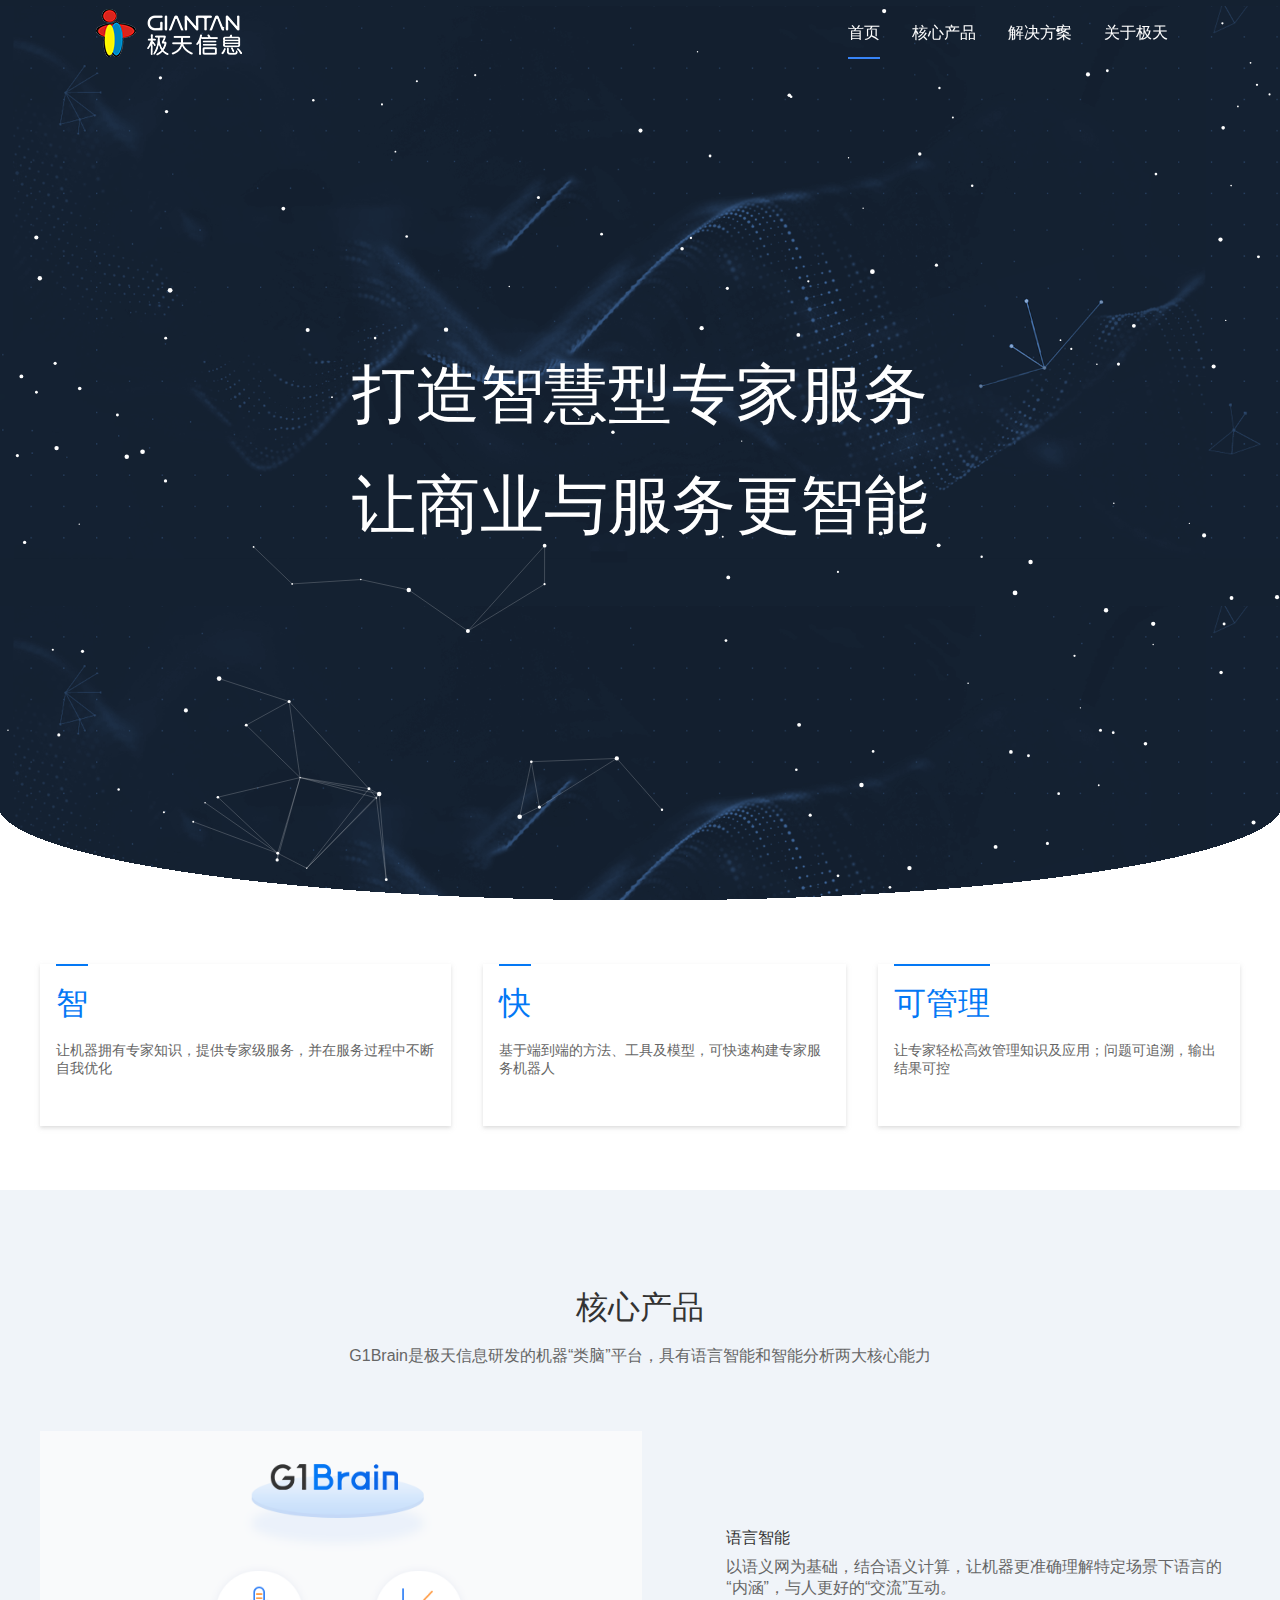
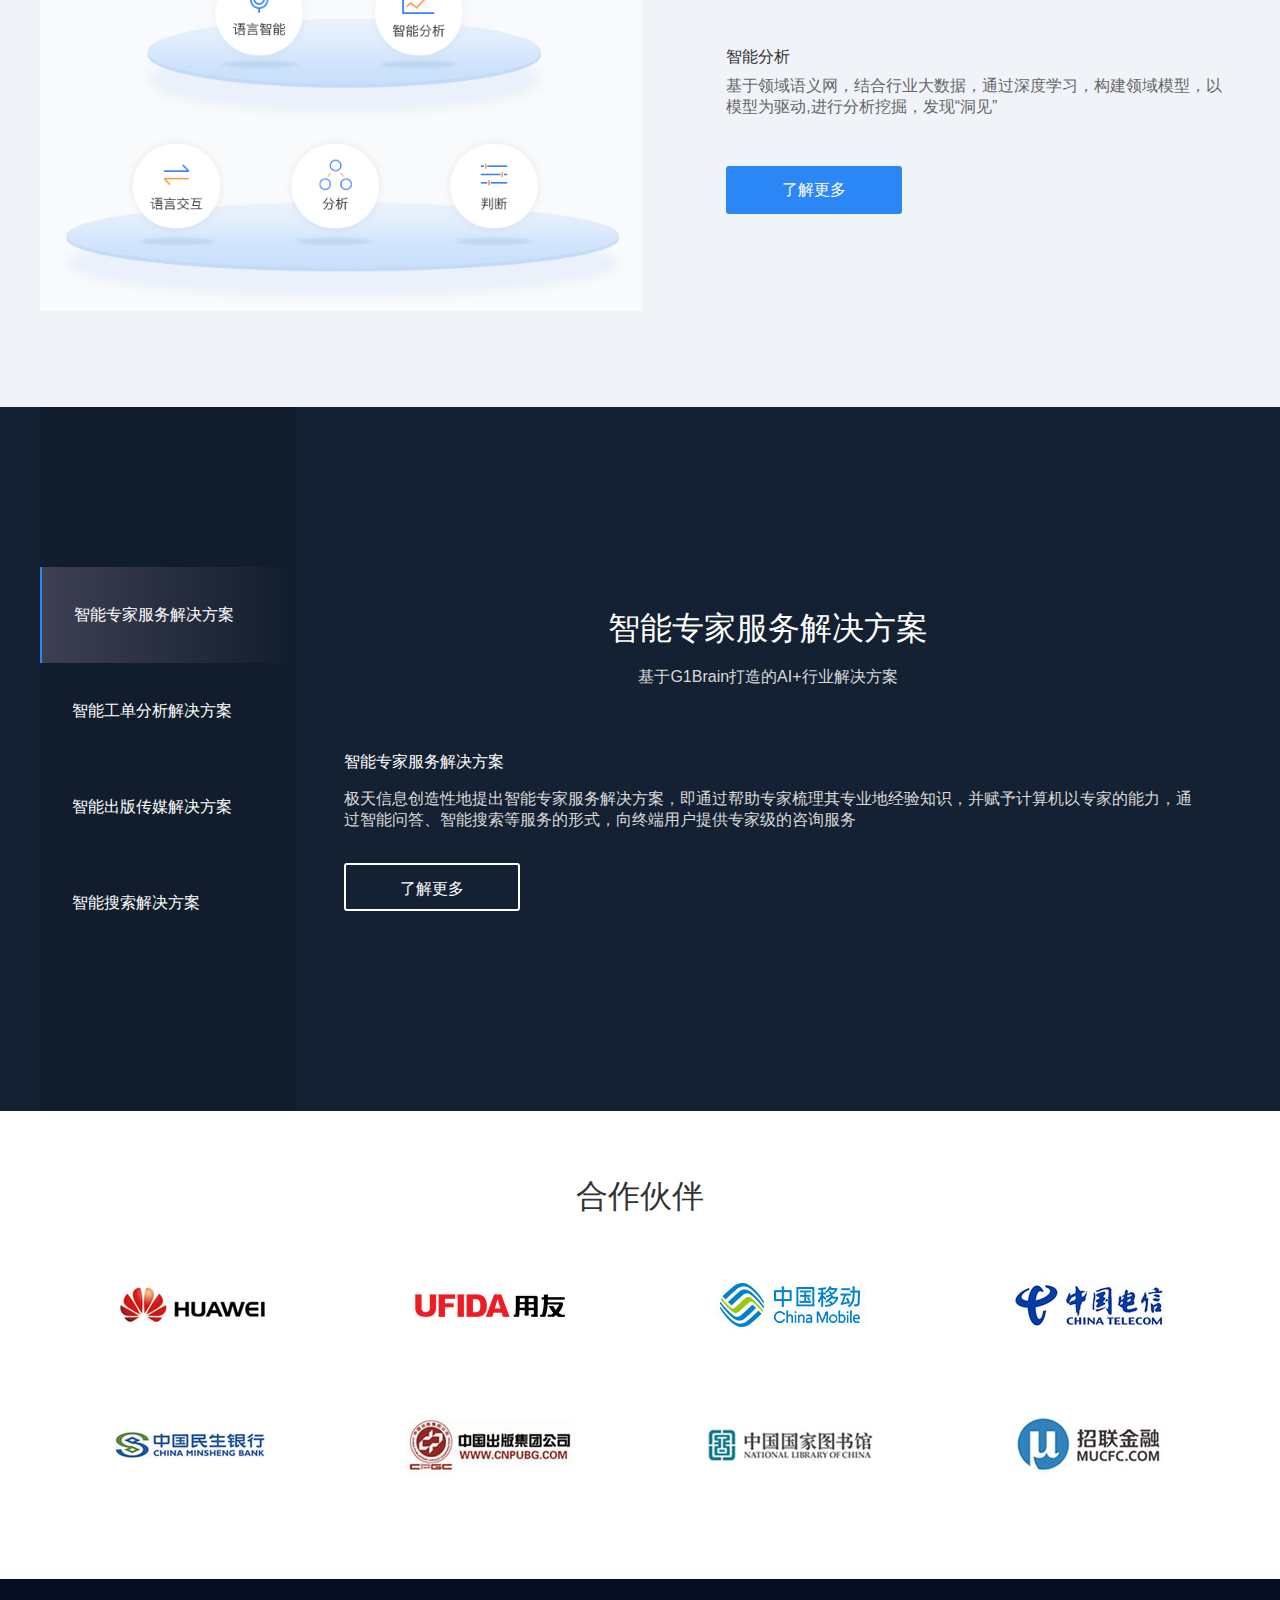
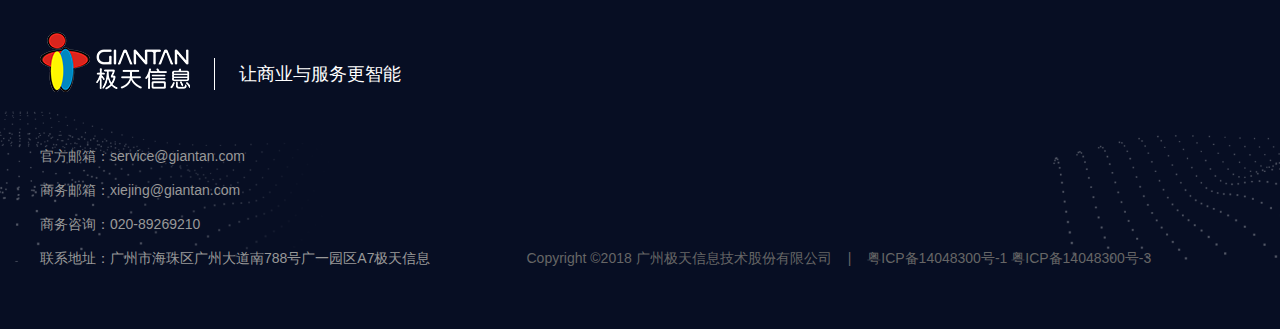
==== index.html @ fcfafcd5 "change img name and style" ====
<!DOCTYPE html>
<html>

<head>
    <meta charset="utf-8" />
    <meta http-equiv="X-UA-Compatible" content="IE=edge">
    <title>极天信息</title>
    <meta name="viewport" content="width=device-width, initial-scale=1">
    <link rel="stylesheet" type="text/css" media="screen" href="./styles/common/main.css" />
    <link rel="stylesheet" href="./styles/index.css">
    <script src="./js/jquery/jquery.js"></script>
    <script src="./js/common/main.js"></script>
    <script src="./js/jparticles/jparticles.js"></script>
    <script src="./js/jparticles/particle.js"></script>
</head>

<body>
    <section class="headerBox"></section>
    <section class="banner"></section>
    <section id="paricleBg"></section>
    <section class="bannerText">
        <p class="bannerTitle" style="margin-bottom: 1.5rem;">打造智慧型专家服务</p>
        <p class="bannerTitle">让商业与服务更智能</p>
    </section>
    <section class='cornerContain'>
        <div class="leftConer"></div>
        <section class="introList contain">
            <div class="introItem">
                <div class="keyword">智</div>
                <p class="text">让机器拥有专家知识，提供专家级服务，并在服务过程中不断自我优化</p>
            </div>
            <div class="introItem">
                <div class="keyword">快</div>
                <p class="text">基于端到端的方法、工具及模型，可快速构建专家服务机器人</p>
            </div>
            <div class="introItem">
                <div class="keyword three">可管理</div>
                <p class="text">让专家轻松高效管理知识及应用；问题可追溯，输出结果可控</p>
            </div>
        </section>
    </section>
    <section class="grayBox">
        <section class="innerBox">
            <p class="boxTitle">核心产品</p>
            <p class="boxContent">G1Brain是极天信息研发的机器“类脑”平台，具有语言智能和智能分析两大核心能力</p>
            <div class="boxItem">
                <div class="leftImg">
                    <img src="./src/new/home/intro.png" />
                </div>
                <div class="itemIntro">
                    <p class="boxSmallTitle">语言智能</p>
                    <p class="boxContent">以语义网为基础，结合语义计算，让机器更准确理解特定场景下语言的“内涵”，与人更好的“交流”互动。</p>
                    <p class="boxSmallTitle" style="margin-top:3rem;">智能分析</p>
                    <p class="boxContent">基于领域语义网，结合行业大数据，通过深度学习，构建领域模型，以模型为驱动,进行分析挖掘，发现“洞见”</p>
                    <div class="commonBtn" style="margin-top:3rem;">
                            <a href="./html/product.html" >了解更多</a>
                    </div>
                </div>
            </div>
        </section>
    </section>
    <section class="productBox">
        <section class="contain">
            <div class="changeBox">
                <div class="ctrl">
                    <span class="ctrlItem active" keyValue='1'>智能专家服务解决方案</span>
                    <span class="ctrlItem">智能工单分析解决方案</span>
                    <span class="ctrlItem">智能出版传媒解决方案</span>
                    <span class="ctrlItem">智能搜索解决方案</span>
                </div>
                <div class="showBox">
                    <div class="itemBox itemBox1">
                        <p class="title">智能专家服务解决方案</p>
                        <p class="productContent">基于G1Brain打造的AI+行业解决方案</p>
                        <div style="margin-top: 4rem;">
                            <p class="smallTitle">智能专家服务解决方案</p>
                            <p class="productContent" style="text-align:left;">极天信息创造性地提出智能专家服务解决方案，即通过帮助专家梳理其专业地经验知识，并赋予计算机以专家的能力，通过智能问答、智能搜索等服务的形式，向终端用户提供专家级的咨询服务</p>
                        </div>
                        <div class="normalBtn" style="margin-top: 2rem;">
                            <a href="./html/solution_customer.html" >了解更多</a>
                        </div>
                    </div>
                    <div class="itemBox itemBox2">
                        <p class="title">智能工单分析解决方案</p>
                        <!-- <p class="productContent">基于G1Brain打造的AI+行业解决方案</p> -->
                        <div style="margin-top: 4rem;">
                            <p class="smallTitle">智能工单分析解决方案</p>
                            <p class="productContent" style="text-align:left;">极天信息利用AI+大数据技术，打造智能工单分析系统，在工单分析的全生命周期（发现问题、分析问题、解决问题、优化）为业务赋能，最终为企业降低成本、提高效率，创造价值。</p>
                            <p class="productContent" style="text-align:left;">通过对投诉工单全量自动化分析，帮助客户建立认知数据的全局视野，了解有哪些投诉内容、可能导致的投诉原因、重点业务的专题分析、风险监控等。</p>

                        </div>
                        <div class="normalBtn" style="margin-top: 2rem;">
                                <a href="./html/solution_order.html" >了解更多</a>
                        </div>
                    </div>
                    <div class="itemBox itemBox3">
                        <p class="title">智能出版传媒解决方案</p>
                        <!-- <p class="productContent">基于G1Brain打造的AI+行业解决方案</p> -->
                        <div style="margin-top: 4rem;">
                            <p class="smallTitle">智能出版传媒解决方案</p>
                            <p class="productContent" style="text-align:left;">极天信息在出版传媒行业，针对具体应用场景，利用人工智能技术和社内现有资源，帮助客户打造新的产品形态，实现服务的升级和商业模式的创新，实现知识与知识、人与知识、人与人的连接</p>
                        </div>
                        <div class="normalBtn" style="margin-top: 2rem;"><a href="./html/solution_media.html" >了解更多</a></div>
                    </div>
                    <div class="itemBox itemBox4">
                        <p class="title">智能搜索解决方案</p>
                        <!-- <p class="productContent">基于G1Brain打造的AI+行业解决方案</p> -->
                        <div style="margin-top: 4rem;">
                            <p class="smallTitle">智能搜索解决方案</p>
                            <p class="productContent" style="text-align:left;">基于对用户意图的理解， 通过相关策略及算法为用户反馈最有价值的信息。极天信息智能搜索解决方案可提供传统的快速检索、相关度排序等功能，还能提供基于用户角色、用户兴趣偏好、内容语义的智能信息化过滤和推送等功能</p>
                        </div>
                        <div class="normalBtn" style="margin-top: 2rem;"><a href="./html/solution_search.html" >了解更多</a></div>
                    </div>
                </div>
            </div>
        </section>
    </section>

    <section class="company contain">
        <p class="title">合作伙伴</p>
        <div class="companyList">
            <div class="info">
                <div class="inner">
                    <img src="./src/index/company/huawei.jpg" />
                </div>
            </div>
            <div class="info">
                <div class="inner">
                    <img src="./src/index/company/yongyou.jpg" />
                </div>
            </div>
            <div class="info">
                <div class="inner">
                    <img src="./src/index/company/yidong.jpg" />
                </div>
            </div>
            <div class="info">
                <div class="inner">
                    <img src="./src/index/company/dianxin.jpg" />
                </div>
            </div>
            <div class="info">
                <div class="inner">
                    <img src="./src/index/company/mingsheng.jpg" />
                </div>
            </div>
            <div class="info">
                <div class="inner">
                    <img src="./src/index/company/chuban.jpg" />
                </div>
            </div>
            <div class="info">
                <div class="inner">
                    <img src="./src/index/company/guotu.jpg" />
                </div>
            </div>
            <div class="info">
                <div class="inner">
                    <img src="./src/index/company/zhaolian.jpg" />
                </div>
            </div>
        </div>
    </section>
    <section class="footerBox"></section>
</body>
<script>
    new JParticles.particle('#paricleBg', {
        // 两粒子圆心点之间的直线距离为 90
        proximity: 90,
        // 定位点半径 100 以内（包含）的所有粒子，圆心点之间小于等于 proximity 值，则连线
        range: 200,
        color: ['#fff']
    });
</script>

</html>
---- styles/common/main.css ----
* {
    box-sizing: border-box;
}

html,
body {
    padding: 0;
    margin: 0;
}

body {
    font-family: "PingFang-SC-Regular", "Helvetica Neue", Helvetica, Arial, "Microsoft Yahei", "Hiragino Sans GB", "Heiti SC", "WenQuanYi Micro Hei", sans-serif;
    color: #333;
    background-color: #fff;
    min-width: 1000px;
}


p{
    margin: 0;
    padding: 0;
}

.flexCenter{
    display: flex;
    align-items: center;
    justify-content: center;
}

a{
    text-decoration: none;
}

.bannerTop{
    padding-top: 5rem;
    display: flex;
    align-items: center;
    justify-content: center;
    min-width: 1000px;
    color: #fff;
    text-align: center;
}

.bannerTop .bannerBlock{
    width: 100%;
}
.bannerTop .title{
    font-size: 3rem;
    margin-bottom: 1.8rem;
}
.bannerTop .intro{
    font-size: 14px;
    padding: 0 20%;
    display: block;
    line-height: 1.8;
}

.midContent{
    /* height: 700px; */
    padding: 5% 0;
    display: flex;
    align-items: center;
    justify-content: space-between;
}
.midContent .title{
    text-align: center;
    width: 100%;
    font-size: 2rem;
}
.midContent .img{
    padding: 1rem;
    flex: 1;
    height: 300px;
}
.midContent .img .imgBox{
    width: 100%;
    height: 100%;
    text-align: center;
    /* border: solid 1px #ddd; */
}

.midContent .img .imgBox img{
    width: 100%;
    height: auto;
    max-width: 480px;
}

.midContent .text{
    flex: 1;
    padding: 1rem;
    color: #333;
    font-size: 1rem;
    line-height: 1.5;
}
.midContent .leftText{
    text-align: right;
}
.midContent .text p{
    font-size: 1.5rem;
    color: RGBA(51, 51, 51, 1);
    margin-bottom: 1rem;
    width: 100%;
}

.midContent .text span{
    font-size: 14px;
    color: RGBA(102, 102, 102, 1);
    width: 100%;
}

.company{
    width: 100%;
    text-align: center;
    padding: 5% 0;
    /* padding: 7% 15%; */
}
.company .title{
    font-size: 2rem;
    margin-bottom: 1rem;
}

.company .second{
    padding: 1rem 0;
}

.company .companyList{
    display: flex;
    flex-wrap: wrap;
}
.company .companyList .info{
    width: 25%;
    height: 140px;
    padding: 1rem;
}
.company .companyList .info .inner{
    width: 100%;
    height: 100%;
    display: flex;
    align-items: center;
    justify-content: center;
    /* border: solid 1px #ddd; */
}
.company .companyList .info .inner img{
    width: 168px;
    height: 70px;
}

.contain{
    max-width: 1200px;
    min-width: 1000px;
    margin-left: auto;
    margin-right: auto;
}

.commonBtn{
    width: 11rem;
    height: 3rem;
    background:rgba(43,134,246,1);
    box-shadow:0rem 0rem 0rem 0rem rgba(29,106,200,0.8);
    border-radius: 3px;
    line-height: 3rem;
    color: #fff;
    font-size: 1rem;
    text-align: center;
    cursor: pointer;
    
}
.commonBtn a{
    color: #fff;
}

.normalBtn{
    width: 11rem;
    height: 3rem;
    border-radius: 3px;
    line-height: 3rem;
    color: #fff;
    font-size: 1rem;
    text-align: center;
    cursor: pointer;
    border: solid 2px #fff;
}
.normalBtn a{
    color: #fff;
}

.grayBox{
    background: #F0F4F9;
    padding: 6rem 0;
}
.grayBox .innerBox{
    max-width: 1200px;
    min-width: 1000px;
    margin-left: auto;
    margin-right: auto;
}
.grayBox .innerBox .boxTitle{
    color: #333;
    font-size: 2rem;
    text-align: center;
    margin-bottom: 1rem;
}
.grayBox .innerBox .boxSmallTitle{
    font-size: 1rem;
    color: #333;
    margin-bottom: 0.5rem;
}
.grayBox .innerBox .boxContent{
    color: #666666;
    font-size: 1rem;
    text-align: center;
}
.grayBox .innerBox .boxItem{
    display: flex;
    margin-top: 4rem;
}
.grayBox .innerBox .boxItem .leftImg{
    flex: 5;
    height: 30rem;
    /* border: solid 1px #ddd; */
    margin-right: 4rem;
}
.grayBox .innerBox .boxItem .leftImg img{
    height: 30rem;
    width: auto;
}
.grayBox .innerBox .boxItem .itemIntro{
    flex: 4;
    display: flex;
    flex-flow: column;
    justify-content: center;
    padding-right: 1rem;
}
.grayBox .innerBox .boxItem .itemIntro .boxContent{
    text-align: left;
}


.grayBox .innerBox .boxItem .halfPart{
    flex: 1;
}
.grayBox .innerBox .boxItem .halfPart .halfItem{
    display: flex;
    margin-bottom: 5rem;
    padding: 0 1rem;
}
.grayBox .innerBox .boxItem .halfPart .itemIcon{
    width: 3rem;
    height: 3rem;
    /* border: solid 1px #ddd; */
    margin-right: 2rem;
}
.grayBox .innerBox .boxItem .halfPart .itemIcon img{
    height: 3rem;
    width: auto;
}
.grayBox .innerBox .boxItem .halfPart .itemIntro{
    color: #333333;
}

.commonBox{
    padding: 7rem 0;
}

.commonBox .title{
    font-size: 2rem;
    color: #333;
    text-align: center;
    margin-bottom: 5rem;
}
.commonBox  .titleIntro{
    color: #fff;
    text-align: center;
}
.commonBox .commonItem{
    display: flex;
    flex-wrap: wrap;
}
.commonBox .commonItem .itemBlock{
    width: 50%;
    display: flex;
    align-items: center;
    margin-bottom: 4rem;
}
.commonBox .commonItem .itemBlock .icon{
    width: 3rem;
    height: 3rem;
    /* border: solid 1px #ddd; */
    margin-right: 1rem;
}
.commonBox .commonItem .itemBlock .icon img{
    width: 3rem;
    height: 3rem;
}

.commonBox .commonItem .part1{
    width: 35%;
}
.commonBox .commonItem .part2{
    width: 30%;
    padding: 0 2rem;
}
.commonBox .commonItem .part3{
    width: 35%;
}

.commonBox .commonItem  .partBlock{
    display: flex;
    align-items: flex-start;
    margin-bottom: 3rem;
}
.commonBox .commonItem  .partBlock .number{
    width: 3rem;
    height: 3rem;
    min-width: 3rem;
    /* border: solid 1px #ddd; */
    margin-right: 1rem;
    font-size: 3rem;
    color: #3784F7;
    display: flex;
    align-items: center;
    justify-content: center;
}
.commonBox .commonItem  .partBlock .partContent{
    text-align: left;
}
.commonBox .commonItem  .partBlock .partContent .partTitle{
    color: #333;
    line-height: 3rem;
}
.commonBox .commonItem  .partBlock .partContent .partIntro{
    color: #666;
    font-size: 14px;
}
---- styles/index.css ----
.banner , .company, .feature, .productBox, .cloud{
    text-align: center;
}
.title{
    font-size: 32px;
}
.intro{
    font-size: 16px;
    color: #999;
    padding: 1rem 0;
}

#paricleBg{
    height: 100vh;
    width: 100%;
    position: absolute;
    top: 0;
    left: 0;
    z-index: 10;
}


.banner {
    height: 100vh;
    width: 100%;
    background: url('./../src/index/bg-1.png');
    background-size: contain;
    display: flex;
    align-items: center;
    justify-content: center;
}

.bannerText{
    z-index: 11;
    height: 5rem;
    margin-top: -2.5rem;
    width: 100%;
    display: flex;
    flex-flow: column;
    align-items: center;
    justify-content: center;
    position: absolute;
    left: 0;
    top: 50%;
    text-align: center;
}

.bannerText p {
    color: #fff;
}

.bannerText .bannerTitle {
    font-size: 4rem;
}

.bannerText .bannerIntro {
    font-size:  2rem;
    padding: 1rem 0;
}

.introList {
    /* height: 120px; */
    display: flex;
    align-items: center;
    justify-content: space-between;
    position: relative;
    padding-bottom: 4rem;
    padding-top: 4rem;
    /* padding: 0 15%; */
}
.cornerContain{
    position: relative;
}

.cornerContain .leftConer,.RightConer {
    height: 6rem;
    width: 100%;
    position: absolute;
    top: -6rem;
    background-image: radial-gradient(at 50% 0%, 
    rgba(255, 255, 255, 0) 0%,
    rgba(255, 255, 255, 0) 71%,
    #fff 0%
    );

    /* background: linear-gradient(to bottom right, transparent, transparent 70%, #fff); */
}
.cornerContain .leftConer{
    left: 0;
}
.cornerContain .RightConer{
    right: 0;
}


.introList .introItem {
    padding: 0 1rem 3rem 1rem;
    box-shadow:0px 2px 4px 0px rgba(187,187,187,0.5);
    display: flex;
    flex-flow: column;
}

.introList .introItem:nth-child(2) {
    margin: 0 2rem;
}

.introList .introItem .keyword {
    font-size: 2rem;
    color: #0378F5;
    margin: 0;
    width: 2rem;
    padding-top: 1rem;
    border-top: solid 2px #0378F5;
}
.introList .introItem .three{
    width: 6rem;
}

.introList .introItem .text {
    margin: 0;
    color: #666;
    font-size: 14px;
    padding-top: 1rem;
}

.feature {
    /* height: 700px; */
    width: 100%;
    background: #12172C;
    text-align: center;
    padding: 5% 0;
    position: relative;
}

.feature .title {
    color: #fff;
    z-index: 10;
}

.feature .intro {
    z-index: 10;
}

.feature .featureBox {
    margin-top: 4rem;
    z-index: 10;
}

.feature .featureBox .featureItem {
    position: relative;
    text-align: left;
    z-index: 10;
    margin-left: 60%;
}

.feature .featureBox .featureItem span {
    position: absolute;
    left: 0;
    top: 0;
    font-size: 64px;
    color: #fff;
    opacity: 0.1;
}

.feature .featureBox .featureItem p {
    height: 4rem;
    color: #fff;
    font-size: 18px;
    padding-top: 2.5rem;
    padding-left: 3rem;
}

.feature .featureBox .featureItem .more {
    margin: 0;
    padding: 0;
    margin-top: 4rem;
    display: block;
    height: 3rem;
    width: 11rem;
    border-radius: 1.5rem;
    text-align: center;
    line-height: 3rem;
    font-size: 1rem;
    color: #fff;
    background: linear-gradient(to right, #1B55E7, rgb(131, 186, 236));
    box-shadow: 6px 0px 16px rgba(56, 50, 55, 0.2);
    cursor: pointer;
}

.feature .animateBox {
    z-index: 5;
    position: absolute;
    left: 0;
    bottom: 0;
    height: 500px;
    width: 1083px;
    background: url("./../src/index/bg-2.png");
    background-size: cover;
}


.feature .animateBox .pointCenter {
    width: 37px;
    height: 37px;
    background: #92D2FB;
    border-radius: 18.5px;
    font-size: 12px;
    color: #0A2A3F;
    text-align: center;
    line-height: 37px;
    position: absolute;
    box-shadow: 0 0 2px 2px #92D2FB;
    z-index: 100;
}
.feature .animateBox  .pointCenter1{
    left: 484px;
    bottom: 281px;
}

.feature .animateBox  .pointCenter2{
    left: 542px;
    bottom: 190px;
}

.feature .animateBox .line {
    height: 3px;
    position: absolute;
}

.feature .animateBox .line .light {
    width: 40%;
    min-width: 40%;
    background: linear-gradient(to right, rgb(20, 28, 39), rgb(38, 151, 221));
    height: 3px;
    display: flex;
    align-items: center;
    justify-content: flex-end;
    animation: flow 4s infinite linear;
}

.feature .animateBox .line1 {
    width: 100px;
    left: 485px;
    bottom: 248px;
    transform: rotate(58deg);
}

.feature .animateBox .line2 {
    width: 60px;
    left: 488px;
    bottom: 164px;
    transform: rotate(136deg);
}

.feature .animateBox .line3 {
    width: 50px;
    left: 563px;
    bottom: 240px;
    transform: rotate(-50deg);
}

.feature .animateBox .line4 {
    left: 589px;
    bottom: 148px;
    transform: rotate(34deg);
    width: 120px;
    animation: cicle 4s infinite linear;
}

.feature .animateBox .line .light span {
    min-width: 6px;
    min-height: 6px;
    width: 6px;
    height: 6px;
    border-radius: 3px;
    background: rgb(38, 151, 221);
    box-shadow: 0 0 8px 2px rgb(38, 151, 221);
}

@keyframes flow {
    0% {
        margin-left: -40%;
    }
    50% {
        margin-left: 30%;
    }
    100% {
        margin-left: 60%;
    }
}

@keyframes cicle {
    0% {
        transform: rotate(34deg);
    }
    50% {
        left: 563px;
        bottom: 167px;
        transform: rotate(24deg);
    }
    100% {
        left: 585px;
        bottom: 153px;
        transform: rotate(0);
    }
}

.productBox {
    background: #142132;
}
.productBox .title{
    color: #fff;
    font-size: 2rem;
    margin-bottom: 1rem;
}
.productBox  .smallTitle{
    text-align: left;
    color: #fff;
    margin-bottom: 1rem;
}

.productBox .productContent{
    color: #D9D9D9;
}
.productBox .changeBox{
    display: flex;
}

.productBox .changeBox .ctrl{
    display: flex;
    flex-flow: column;
    justify-content: center;
    background: rgba(0,0,0,0.1);
    padding: 10rem 0;
}
.productBox .changeBox .ctrl .ctrlItem{
    /* margin: 0 2rem; */
    /* padding: 1rem; */
    width: 16rem;
    height: 6rem;
    min-height: 6rem;
    line-height: 6rem;
    text-align: left;
    color: #fff;
    cursor: pointer;
    padding: 0 2rem;
}
.productBox .changeBox .ctrl .ctrlItem:hover{
    border-left: solid 2px #2B86F6;
    background: linear-gradient(to right,#3E4052,transparent);
}
.productBox .changeBox .ctrl .active{
    border-left: solid 2px #2B86F6;
    background: linear-gradient(to right,#3E4052,transparent);
}
.productBox .changeBox .showBox{
    padding: 0 3rem;
    display: flex;
    align-items: center;
    justify-content: center;
}
.productBox .changeBox .showBox .itemBox{
    position: relative;
    display: none;
}

.productBox .changeBox .showBox .itemBox1{
    display: block;
}



.cloud{
    padding: 5% 0;
    text-align: center;
    background: url('./../src/index/bg-3_1.png');
    background-repeat: repeat;
    position: relative;
}
.cloud .title{
    color: #fff;
}
.cloud .cloudBoot{
    height: 261px;
    width: 100%;
    position: absolute;
    left: 0;
    bottom: 0;
    background: url('./../src/index/bg-3_2.png');
    display: flex;
    align-items: center;
    justify-content: center;
}
.cloud .cloudBox{
    display: flex;
    align-items: center;
    justify-content: center;
}
.cloud .cloudBox .cloudBg{
    width: 918px;
    height: 516px;
    background: url('./../src/index/bg-3_3.png');
    background-size: cover;
}
.cloud .cloudBox .cloudIntro{
    width: 1000px;
    height: 400px;
    margin-left: -718px;
    background: #fff;
    box-shadow:6px 0px 16px rgba(56,50,55,0.2);
    border-radius: 2px;
    text-align: left;
}
.cloud .cloudBox .cloudIntro .img{
    height: 300px;
    width: 453px;
    margin-right: 2rem;
    box-shadow: 0 0 4px #999;
}
.cloud .cloudBox .cloudIntro .introText .titleSmall{
    font-size: 24px;
    color: #184EFF;
}
.cloud .cloudBox .cloudIntro .introText .btn_blue{
    font-size: 16px;
    color: #184EFF;
    width: 11rem;
    height: 3rem;
    line-height: 3rem;
    border-radius: 1.5rem;
    text-align: center;
    border: solid 1px #184EFF;
    margin-top: 1rem;
    cursor: pointer;
}
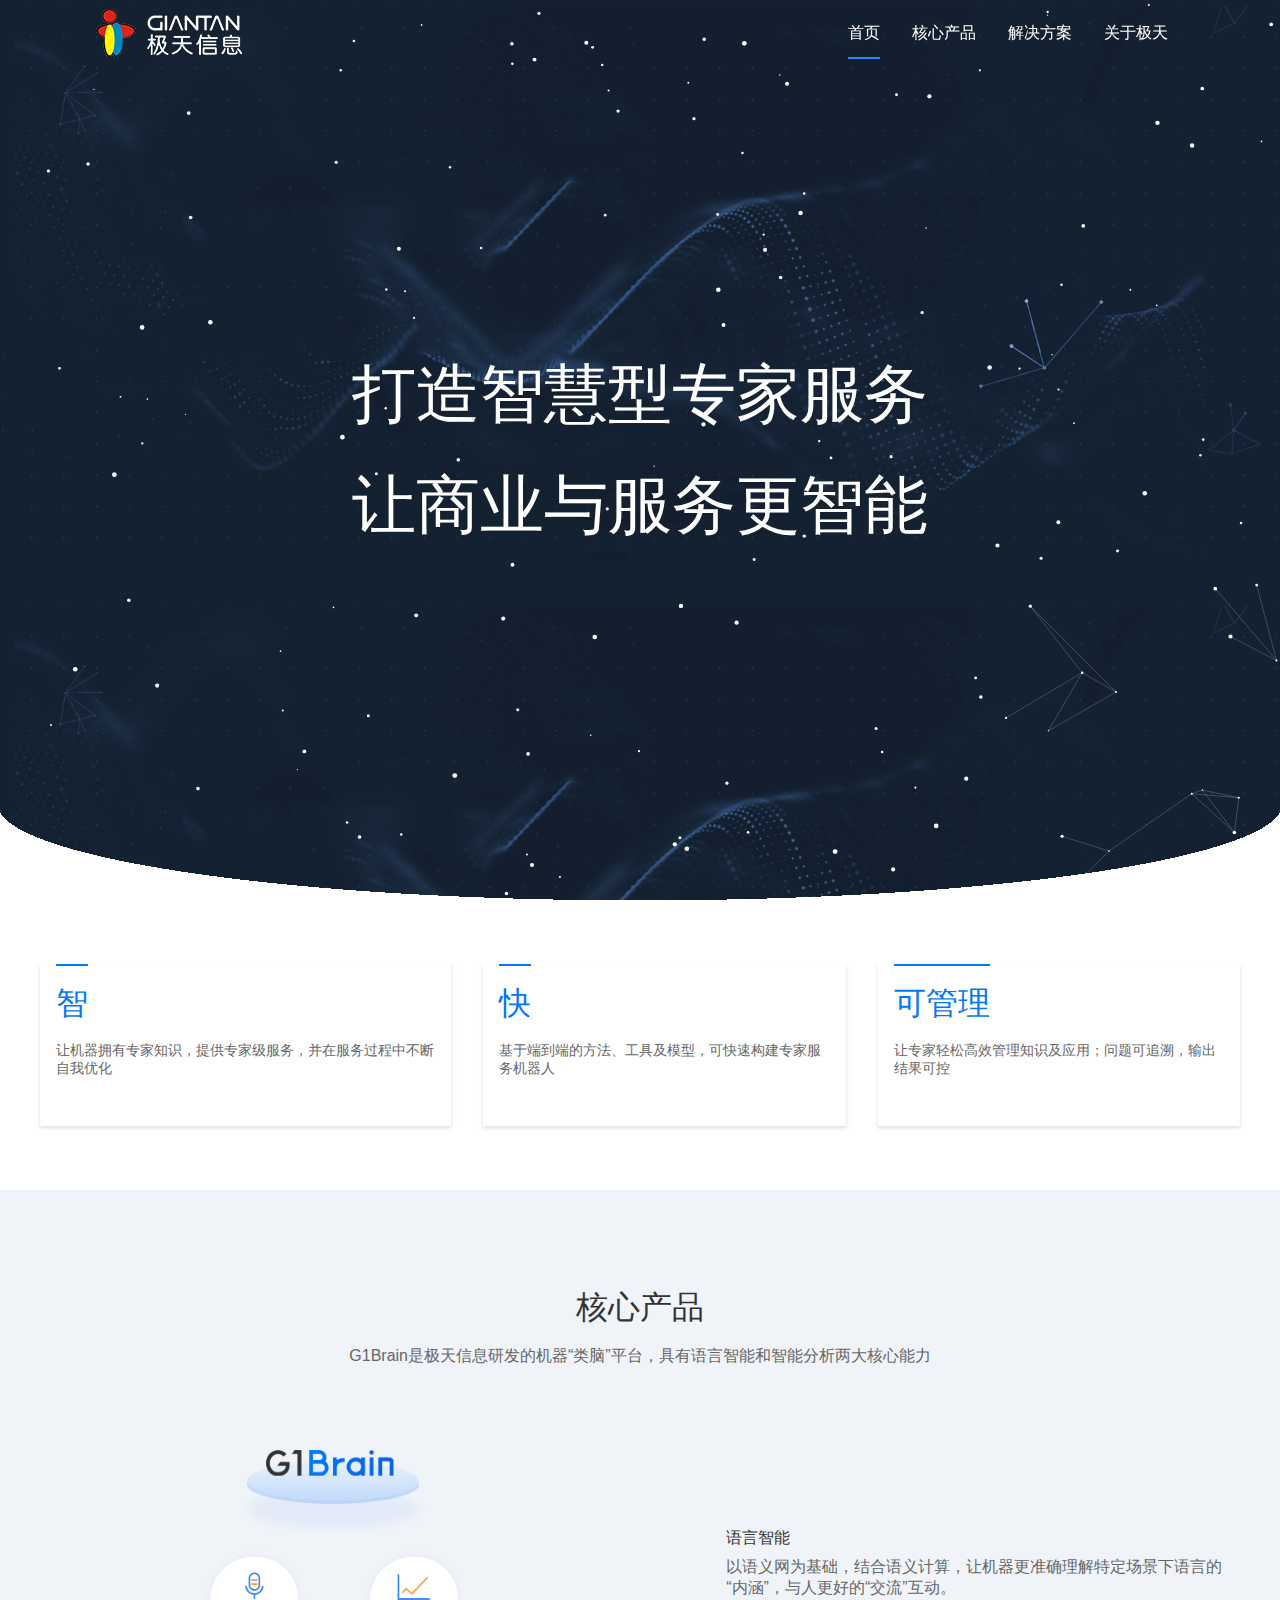
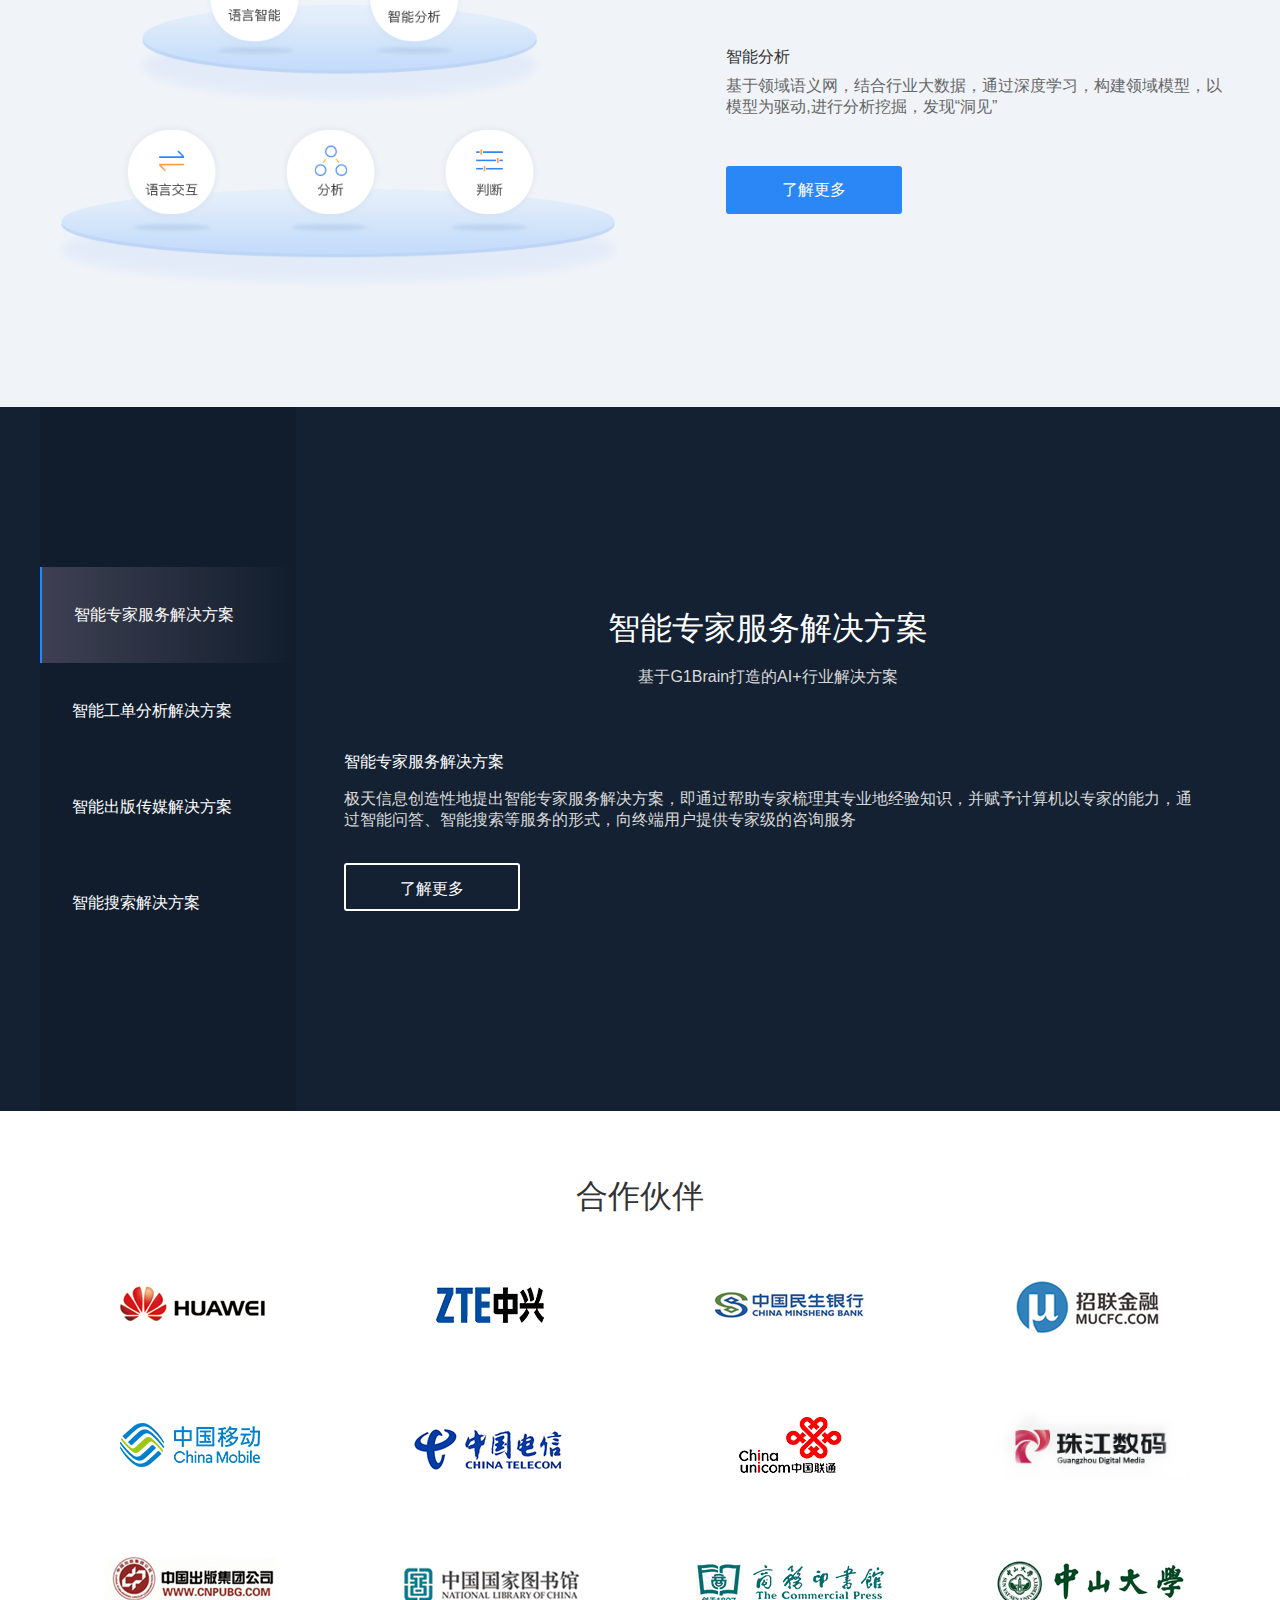
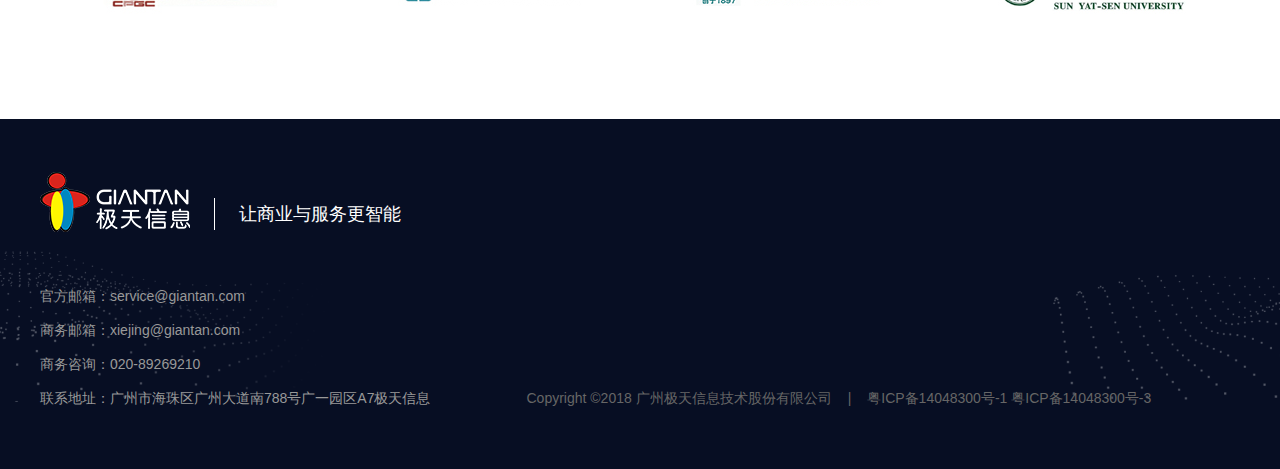
==== commit a334b084: "change company" ====
--- a/index.html
+++ b/index.html
@@ -53,7 +53,7 @@
                     <p class="boxSmallTitle" style="margin-top:3rem;">智能分析</p>
                     <p class="boxContent">基于领域语义网，结合行业大数据，通过深度学习，构建领域模型，以模型为驱动,进行分析挖掘，发现“洞见”</p>
                     <div class="commonBtn" style="margin-top:3rem;">
-                            <a href="./html/product.html" >了解更多</a>
+                        <a href="./html/product.html">了解更多</a>
                     </div>
                 </div>
             </div>
@@ -77,7 +77,7 @@
                             <p class="productContent" style="text-align:left;">极天信息创造性地提出智能专家服务解决方案，即通过帮助专家梳理其专业地经验知识，并赋予计算机以专家的能力，通过智能问答、智能搜索等服务的形式，向终端用户提供专家级的咨询服务</p>
                         </div>
                         <div class="normalBtn" style="margin-top: 2rem;">
-                            <a href="./html/solution_customer.html" >了解更多</a>
+                            <a href="./html/solution_customer.html">了解更多</a>
                         </div>
                     </div>
                     <div class="itemBox itemBox2">
@@ -90,7 +90,7 @@
 
                         </div>
                         <div class="normalBtn" style="margin-top: 2rem;">
-                                <a href="./html/solution_order.html" >了解更多</a>
+                            <a href="./html/solution_order.html">了解更多</a>
                         </div>
                     </div>
                     <div class="itemBox itemBox3">
@@ -100,16 +100,17 @@
                             <p class="smallTitle">智能出版传媒解决方案</p>
                             <p class="productContent" style="text-align:left;">极天信息在出版传媒行业，针对具体应用场景，利用人工智能技术和社内现有资源，帮助客户打造新的产品形态，实现服务的升级和商业模式的创新，实现知识与知识、人与知识、人与人的连接</p>
                         </div>
-                        <div class="normalBtn" style="margin-top: 2rem;"><a href="./html/solution_media.html" >了解更多</a></div>
+                        <div class="normalBtn" style="margin-top: 2rem;"><a href="./html/solution_media.html">了解更多</a></div>
                     </div>
                     <div class="itemBox itemBox4">
                         <p class="title">智能搜索解决方案</p>
                         <!-- <p class="productContent">基于G1Brain打造的AI+行业解决方案</p> -->
                         <div style="margin-top: 4rem;">
                             <p class="smallTitle">智能搜索解决方案</p>
-                            <p class="productContent" style="text-align:left;">基于对用户意图的理解， 通过相关策略及算法为用户反馈最有价值的信息。极天信息智能搜索解决方案可提供传统的快速检索、相关度排序等功能，还能提供基于用户角色、用户兴趣偏好、内容语义的智能信息化过滤和推送等功能</p>
+                            <p class="productContent" style="text-align:left;">基于对用户意图的理解，
+                                通过相关策略及算法为用户反馈最有价值的信息。极天信息智能搜索解决方案可提供传统的快速检索、相关度排序等功能，还能提供基于用户角色、用户兴趣偏好、内容语义的智能信息化过滤和推送等功能</p>
                         </div>
-                        <div class="normalBtn" style="margin-top: 2rem;"><a href="./html/solution_search.html" >了解更多</a></div>
+                        <div class="normalBtn" style="margin-top: 2rem;"><a href="./html/solution_search.html">了解更多</a></div>
                     </div>
                 </div>
             </div>
@@ -126,7 +127,17 @@
             </div>
             <div class="info">
                 <div class="inner">
-                    <img src="./src/index/company/yongyou.jpg" />
+                    <img src="./src/index/company/zhongxing.jpg" />
+                </div>
+            </div>
+            <div class="info">
+                <div class="inner">
+                    <img src="./src/index/company/mingsheng.jpg" />
+                </div>
+            </div>
+            <div class="info">
+                <div class="inner">
+                    <img src="./src/index/company/zhaolian.jpg" />
                 </div>
             </div>
             <div class="info">
@@ -141,7 +152,12 @@
             </div>
             <div class="info">
                 <div class="inner">
-                    <img src="./src/index/company/mingsheng.jpg" />
+                    <img src="./src/index/company/liantong.jpg" />
+                </div>
+            </div>
+            <div class="info">
+                <div class="inner">
+                    <img src="./src/index/company/shuma.jpg" />
                 </div>
             </div>
             <div class="info">
@@ -156,7 +172,12 @@
             </div>
             <div class="info">
                 <div class="inner">
-                    <img src="./src/index/company/zhaolian.jpg" />
+                    <img src="./src/index/company/yinshu.jpg" />
+                </div>
+            </div>
+            <div class="info">
+                <div class="inner">
+                    <img src="./src/index/company/zhongda.jpg" />
                 </div>
             </div>
         </div>
--- a/styles/common/main.css
+++ b/styles/common/main.css
@@ -16,22 +16,22 @@
 }
 
 
-p{
+p {
     margin: 0;
     padding: 0;
 }
 
-.flexCenter{
-    display: flex;
-    align-items: center;
-    justify-content: center;
-}
-
-a{
+.flexCenter {
+    display: flex;
+    align-items: center;
+    justify-content: center;
+}
+
+a {
     text-decoration: none;
 }
 
-.bannerTop{
+.bannerTop {
     padding-top: 5rem;
     display: flex;
     align-items: center;
@@ -41,98 +41,111 @@
     text-align: center;
 }
 
-.bannerTop .bannerBlock{
-    width: 100%;
-}
-.bannerTop .title{
+.bannerTop .bannerBlock {
+    width: 100%;
+}
+
+.bannerTop .title {
     font-size: 3rem;
     margin-bottom: 1.8rem;
 }
-.bannerTop .intro{
+
+.bannerTop .intro {
     font-size: 14px;
     padding: 0 20%;
     display: block;
     line-height: 1.8;
 }
 
-.midContent{
+.midContent {
     /* height: 700px; */
     padding: 5% 0;
     display: flex;
     align-items: center;
     justify-content: space-between;
 }
-.midContent .title{
+
+.midContent .title {
     text-align: center;
     width: 100%;
     font-size: 2rem;
 }
-.midContent .img{
+
+.midContent .img {
     padding: 1rem;
     flex: 1;
     height: 300px;
 }
-.midContent .img .imgBox{
+
+.midContent .img .imgBox {
     width: 100%;
     height: 100%;
     text-align: center;
     /* border: solid 1px #ddd; */
 }
 
-.midContent .img .imgBox img{
+.midContent .img .imgBox img {
     width: 100%;
     height: auto;
     max-width: 480px;
 }
 
-.midContent .text{
+.midContent .text {
     flex: 1;
     padding: 1rem;
     color: #333;
     font-size: 1rem;
     line-height: 1.5;
-}
-.midContent .leftText{
+    text-align: left;
+    display: flex;
+    flex-flow: column;
+    align-items: center;
+}
+
+/* .midContent .leftText{
     text-align: right;
-}
-.midContent .text p{
+} */
+.midContent .text p {
     font-size: 1.5rem;
     color: RGBA(51, 51, 51, 1);
     margin-bottom: 1rem;
-    width: 100%;
-}
-
-.midContent .text span{
+    width: 80%;
+}
+
+.midContent .text span {
     font-size: 14px;
     color: RGBA(102, 102, 102, 1);
-    width: 100%;
-}
-
-.company{
+    width: 80%;
+}
+
+.company {
     width: 100%;
     text-align: center;
     padding: 5% 0;
     /* padding: 7% 15%; */
 }
-.company .title{
+
+.company .title {
     font-size: 2rem;
     margin-bottom: 1rem;
 }
 
-.company .second{
+.company .second {
     padding: 1rem 0;
 }
 
-.company .companyList{
+.company .companyList {
     display: flex;
     flex-wrap: wrap;
 }
-.company .companyList .info{
+
+.company .companyList .info {
     width: 25%;
     height: 140px;
     padding: 1rem;
 }
-.company .companyList .info .inner{
+
+.company .companyList .info .inner {
     width: 100%;
     height: 100%;
     display: flex;
@@ -140,36 +153,38 @@
     justify-content: center;
     /* border: solid 1px #ddd; */
 }
-.company .companyList .info .inner img{
-    width: 168px;
+
+.company .companyList .info .inner img {
+    width: 200px;
     height: 70px;
 }
 
-.contain{
+.contain {
     max-width: 1200px;
     min-width: 1000px;
     margin-left: auto;
     margin-right: auto;
 }
 
-.commonBtn{
+.commonBtn {
     width: 11rem;
     height: 3rem;
-    background:rgba(43,134,246,1);
-    box-shadow:0rem 0rem 0rem 0rem rgba(29,106,200,0.8);
+    background: rgba(43, 134, 246, 1);
+    box-shadow: 0rem 0rem 0rem 0rem rgba(29, 106, 200, 0.8);
     border-radius: 3px;
     line-height: 3rem;
     color: #fff;
     font-size: 1rem;
     text-align: center;
     cursor: pointer;
-    
-}
-.commonBtn a{
-    color: #fff;
-}
-
-.normalBtn{
+
+}
+
+.commonBtn a {
+    color: #fff;
+}
+
+.normalBtn {
     width: 11rem;
     height: 3rem;
     border-radius: 3px;
@@ -180,136 +195,158 @@
     cursor: pointer;
     border: solid 2px #fff;
 }
-.normalBtn a{
-    color: #fff;
-}
-
-.grayBox{
+
+.normalBtn a {
+    color: #fff;
+}
+
+.grayBox {
     background: #F0F4F9;
     padding: 6rem 0;
 }
-.grayBox .innerBox{
+
+.grayBox .innerBox {
     max-width: 1200px;
     min-width: 1000px;
     margin-left: auto;
     margin-right: auto;
 }
-.grayBox .innerBox .boxTitle{
+
+.grayBox .innerBox .boxTitle {
     color: #333;
     font-size: 2rem;
     text-align: center;
     margin-bottom: 1rem;
 }
-.grayBox .innerBox .boxSmallTitle{
+
+.grayBox .innerBox .boxSmallTitle {
     font-size: 1rem;
     color: #333;
     margin-bottom: 0.5rem;
 }
-.grayBox .innerBox .boxContent{
+
+.grayBox .innerBox .boxContent {
     color: #666666;
     font-size: 1rem;
     text-align: center;
 }
-.grayBox .innerBox .boxItem{
+
+.grayBox .innerBox .boxItem {
     display: flex;
     margin-top: 4rem;
 }
-.grayBox .innerBox .boxItem .leftImg{
+
+.grayBox .innerBox .boxItem .leftImg {
     flex: 5;
     height: 30rem;
     /* border: solid 1px #ddd; */
     margin-right: 4rem;
 }
-.grayBox .innerBox .boxItem .leftImg img{
+
+.grayBox .innerBox .boxItem .leftImg img {
     height: 30rem;
     width: auto;
 }
-.grayBox .innerBox .boxItem .itemIntro{
+
+.grayBox .innerBox .boxItem .itemIntro {
     flex: 4;
     display: flex;
     flex-flow: column;
     justify-content: center;
     padding-right: 1rem;
 }
-.grayBox .innerBox .boxItem .itemIntro .boxContent{
+
+.grayBox .innerBox .boxItem .itemIntro .boxContent {
     text-align: left;
 }
 
 
-.grayBox .innerBox .boxItem .halfPart{
+.grayBox .innerBox .boxItem .halfPart {
     flex: 1;
 }
-.grayBox .innerBox .boxItem .halfPart .halfItem{
+
+.grayBox .innerBox .boxItem .halfPart .halfItem {
     display: flex;
     margin-bottom: 5rem;
     padding: 0 1rem;
 }
-.grayBox .innerBox .boxItem .halfPart .itemIcon{
+
+.grayBox .innerBox .boxItem .halfPart .itemIcon {
     width: 3rem;
     height: 3rem;
     /* border: solid 1px #ddd; */
     margin-right: 2rem;
 }
-.grayBox .innerBox .boxItem .halfPart .itemIcon img{
+
+.grayBox .innerBox .boxItem .halfPart .itemIcon img {
     height: 3rem;
     width: auto;
 }
-.grayBox .innerBox .boxItem .halfPart .itemIntro{
+
+.grayBox .innerBox .boxItem .halfPart .itemIntro {
     color: #333333;
 }
 
-.commonBox{
+.commonBox {
     padding: 7rem 0;
 }
 
-.commonBox .title{
+.commonBox .title {
     font-size: 2rem;
     color: #333;
     text-align: center;
     margin-bottom: 5rem;
 }
-.commonBox  .titleIntro{
-    color: #fff;
-    text-align: center;
-}
-.commonBox .commonItem{
+
+.commonBox .titleIntro {
+    color: #fff;
+    text-align: center;
+}
+
+.commonBox .commonItem {
     display: flex;
     flex-wrap: wrap;
 }
-.commonBox .commonItem .itemBlock{
+
+.commonBox .commonItem .itemBlock {
     width: 50%;
     display: flex;
     align-items: center;
     margin-bottom: 4rem;
 }
-.commonBox .commonItem .itemBlock .icon{
+
+.commonBox .commonItem .itemBlock .icon {
     width: 3rem;
     height: 3rem;
     /* border: solid 1px #ddd; */
     margin-right: 1rem;
 }
-.commonBox .commonItem .itemBlock .icon img{
+
+.commonBox .commonItem .itemBlock .icon img {
     width: 3rem;
     height: 3rem;
 }
 
-.commonBox .commonItem .part1{
+.commonBox .commonItem .part1 {
     width: 35%;
 }
-.commonBox .commonItem .part2{
+
+.commonBox .commonItem .part2 {
     width: 30%;
     padding: 0 2rem;
 }
-.commonBox .commonItem .part3{
+
+.commonBox .commonItem .part3 {
     width: 35%;
 }
 
-.commonBox .commonItem  .partBlock{
+.commonBox .commonItem .partBlock {
     display: flex;
     align-items: flex-start;
     margin-bottom: 3rem;
 }
-.commonBox .commonItem  .partBlock .number{
+
+.commonBox .commonItem .partBlock .number {
     width: 3rem;
     height: 3rem;
     min-width: 3rem;
@@ -321,15 +358,17 @@
     align-items: center;
     justify-content: center;
 }
-.commonBox .commonItem  .partBlock .partContent{
+
+.commonBox .commonItem .partBlock .partContent {
     text-align: left;
 }
-.commonBox .commonItem  .partBlock .partContent .partTitle{
+
+.commonBox .commonItem .partBlock .partContent .partTitle {
     color: #333;
     line-height: 3rem;
 }
-.commonBox .commonItem  .partBlock .partContent .partIntro{
+
+.commonBox .commonItem .partBlock .partContent .partIntro {
     color: #666;
     font-size: 14px;
-}
-
+}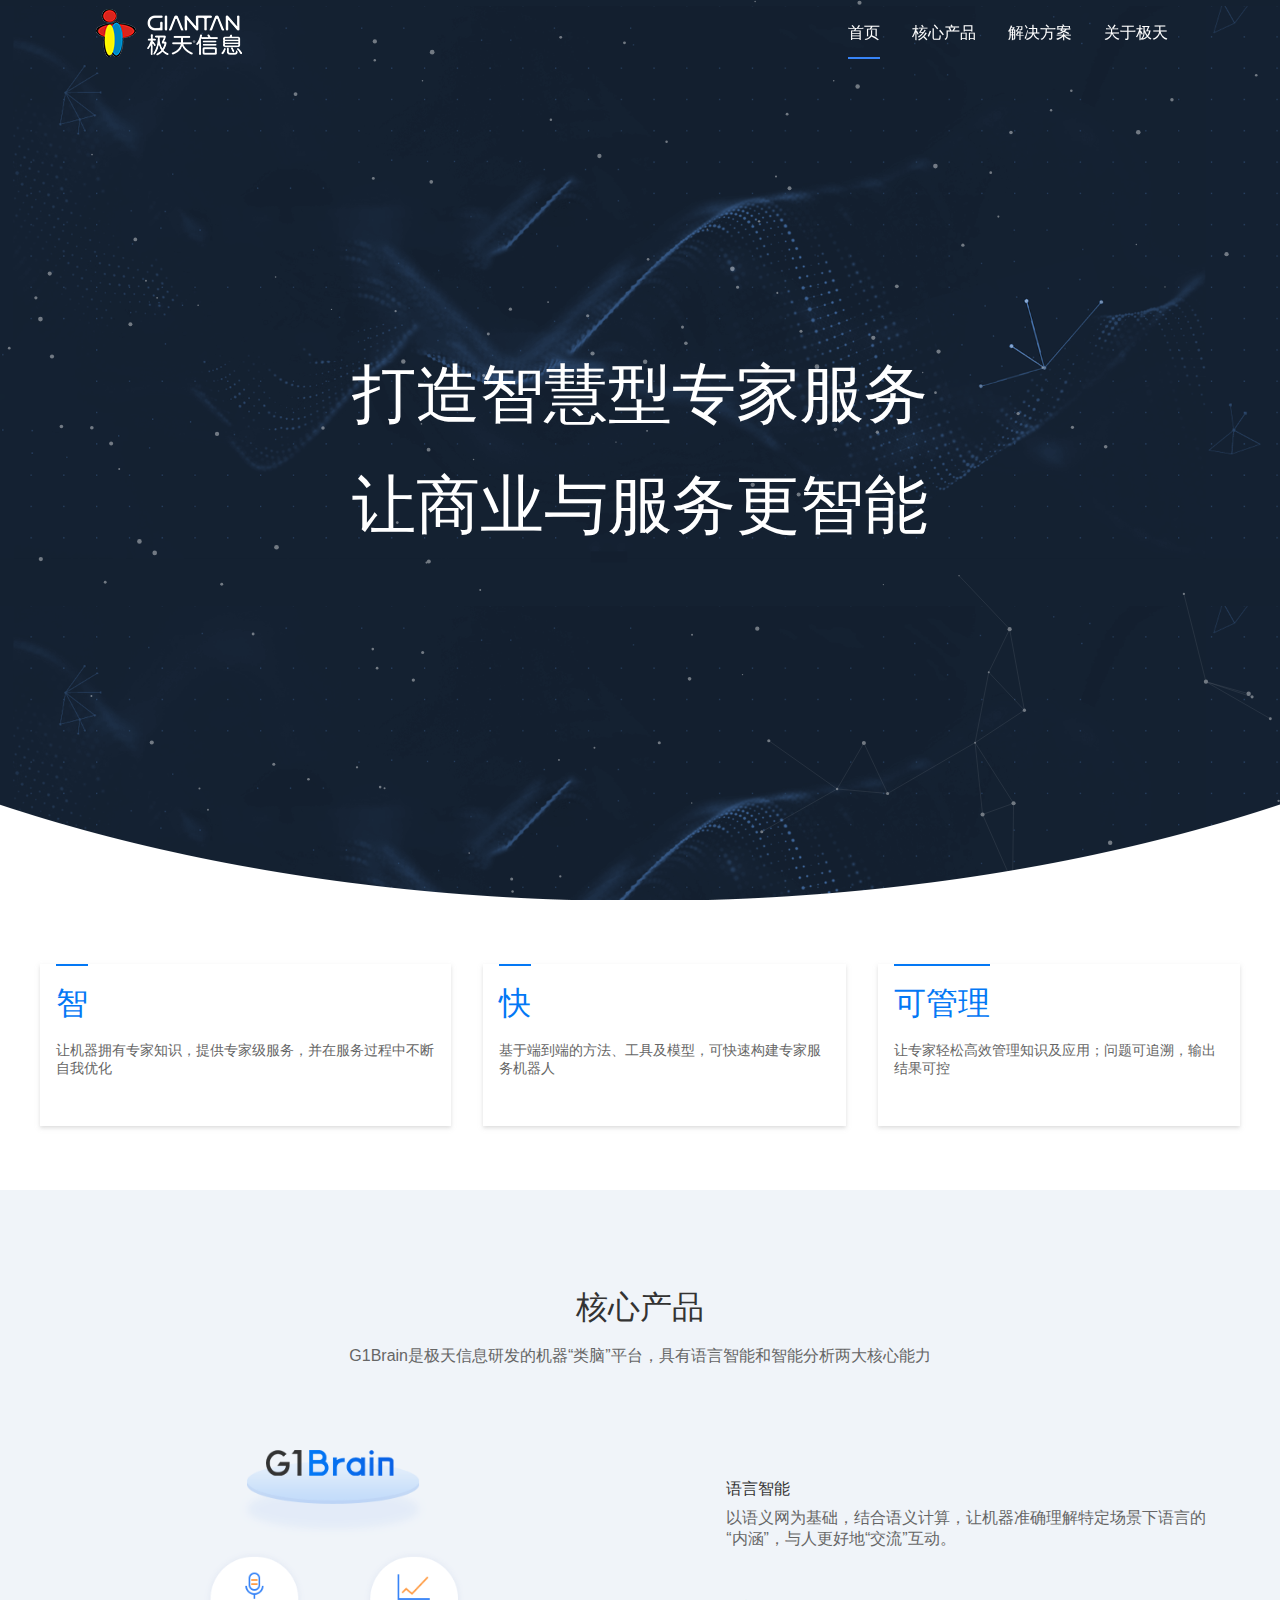
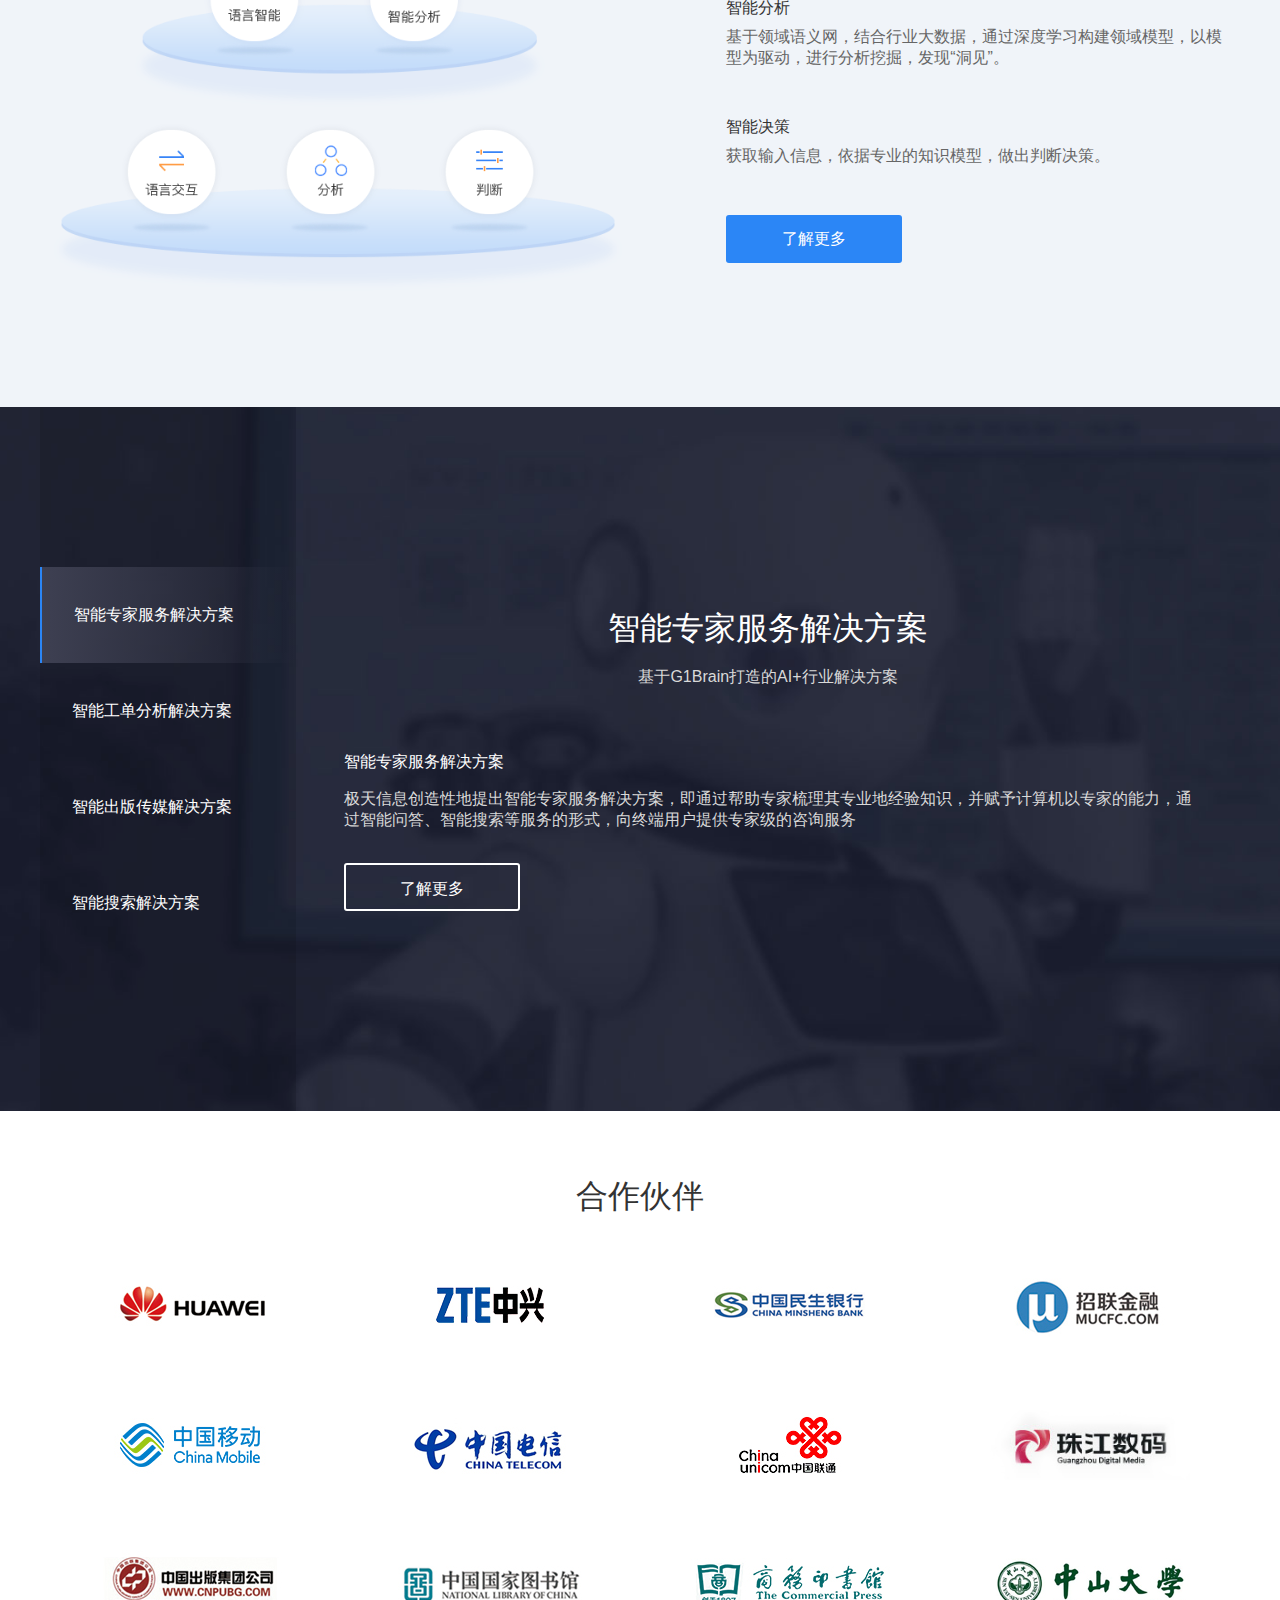
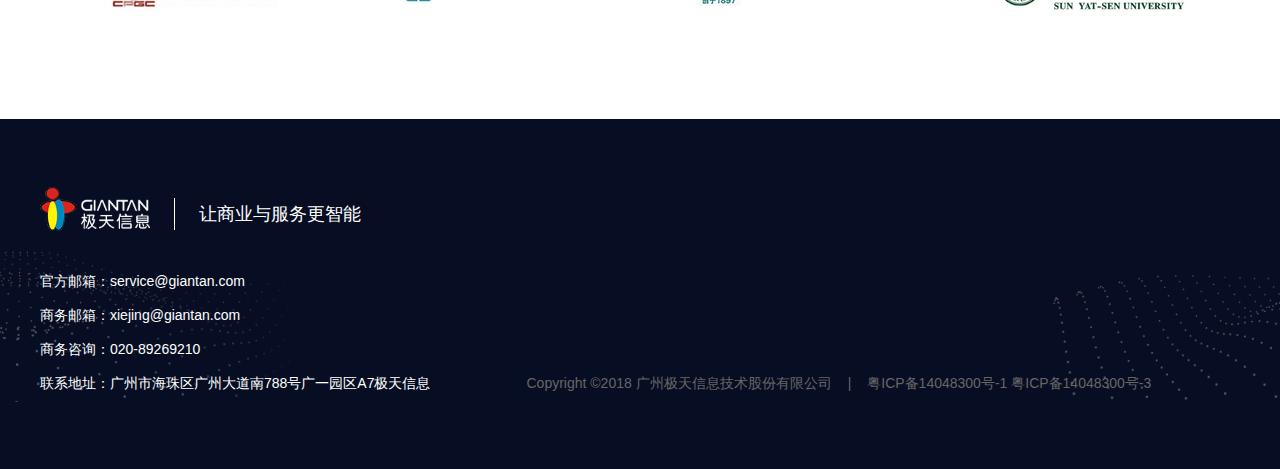
==== commit 1d451b11: "change text" ====
--- a/index.html
+++ b/index.html
@@ -49,9 +49,11 @@
                 </div>
                 <div class="itemIntro">
                     <p class="boxSmallTitle">语言智能</p>
-                    <p class="boxContent">以语义网为基础，结合语义计算，让机器更准确理解特定场景下语言的“内涵”，与人更好的“交流”互动。</p>
+                    <p class="boxContent">以语义网为基础，结合语义计算，让机器准确理解特定场景下语言的“内涵”，与人更好地“交流”互动。</p>
                     <p class="boxSmallTitle" style="margin-top:3rem;">智能分析</p>
-                    <p class="boxContent">基于领域语义网，结合行业大数据，通过深度学习，构建领域模型，以模型为驱动,进行分析挖掘，发现“洞见”</p>
+                    <p class="boxContent">基于领域语义网，结合行业大数据，通过深度学习构建领域模型，以模型为驱动，进行分析挖掘，发现“洞见”。</p>
+                    <p class="boxSmallTitle" style="margin-top:3rem;">智能决策</p>
+                    <p class="boxContent">获取输入信息，依据专业的知识模型，做出判断决策。</p>
                     <div class="commonBtn" style="margin-top:3rem;">
                         <a href="./html/product.html">了解更多</a>
                     </div>
--- a/styles/common/main.css
+++ b/styles/common/main.css
@@ -272,15 +272,15 @@
 }
 
 .grayBox .innerBox .boxItem .halfPart .itemIcon {
-    width: 3rem;
-    height: 3rem;
+    width: 4rem;
+    height: 4rem;
     /* border: solid 1px #ddd; */
     margin-right: 2rem;
 }
 
 .grayBox .innerBox .boxItem .halfPart .itemIcon img {
-    height: 3rem;
-    width: auto;
+    height: 4rem;
+    width: 4rem;
 }
 
 .grayBox .innerBox .boxItem .halfPart .itemIntro {
--- a/styles/index.css
+++ b/styles/index.css
@@ -1,22 +1,29 @@
-.banner , .company, .feature, .productBox, .cloud{
-    text-align: center;
-}
-.title{
+.banner,
+.company,
+.feature,
+.productBox,
+.cloud {
+    text-align: center;
+}
+
+.title {
     font-size: 32px;
 }
-.intro{
+
+.intro {
     font-size: 16px;
     color: #999;
     padding: 1rem 0;
 }
 
-#paricleBg{
+#paricleBg {
     height: 100vh;
     width: 100%;
     position: absolute;
     top: 0;
     left: 0;
     z-index: 10;
+    opacity: 0.4;
 }
 
 
@@ -30,7 +37,7 @@
     justify-content: center;
 }
 
-.bannerText{
+.bannerText {
     z-index: 11;
     height: 5rem;
     margin-top: -2.5rem;
@@ -54,7 +61,7 @@
 }
 
 .bannerText .bannerIntro {
-    font-size:  2rem;
+    font-size: 2rem;
     padding: 1rem 0;
 }
 
@@ -68,34 +75,39 @@
     padding-top: 4rem;
     /* padding: 0 15%; */
 }
-.cornerContain{
-    position: relative;
-}
-
-.cornerContain .leftConer,.RightConer {
-    height: 6rem;
+
+.cornerContain {
+    position: relative;
+}
+
+.cornerContain .leftConer,
+.RightConer {
+    height: 96px;
     width: 100%;
     position: absolute;
     top: -6rem;
-    background-image: radial-gradient(at 50% 0%, 
-    rgba(255, 255, 255, 0) 0%,
-    rgba(255, 255, 255, 0) 71%,
-    #fff 0%
-    );
+    background: url('../src/new/home/cover.png');
+    background-size: 100% 100%;
+    /* background-image: radial-gradient(at 50% 0%,
+        rgba(255, 255, 255, 0) 0%,
+        rgba(255, 255, 255, 0) 71%,
+        #fff 0%); */
 
     /* background: linear-gradient(to bottom right, transparent, transparent 70%, #fff); */
 }
-.cornerContain .leftConer{
-    left: 0;
-}
-.cornerContain .RightConer{
+
+.cornerContain .leftConer {
+    left: 0;
+}
+
+.cornerContain .RightConer {
     right: 0;
 }
 
 
 .introList .introItem {
     padding: 0 1rem 3rem 1rem;
-    box-shadow:0px 2px 4px 0px rgba(187,187,187,0.5);
+    box-shadow: 0px 2px 4px 0px rgba(187, 187, 187, 0.5);
     display: flex;
     flex-flow: column;
 }
@@ -112,7 +124,8 @@
     padding-top: 1rem;
     border-top: solid 2px #0378F5;
 }
-.introList .introItem .three{
+
+.introList .introItem .three {
     width: 6rem;
 }
 
@@ -212,12 +225,13 @@
     box-shadow: 0 0 2px 2px #92D2FB;
     z-index: 100;
 }
-.feature .animateBox  .pointCenter1{
+
+.feature .animateBox .pointCenter1 {
     left: 484px;
     bottom: 281px;
 }
 
-.feature .animateBox  .pointCenter2{
+.feature .animateBox .pointCenter2 {
     left: 542px;
     bottom: 190px;
 }
@@ -281,9 +295,11 @@
     0% {
         margin-left: -40%;
     }
+
     50% {
         margin-left: 30%;
     }
+
     100% {
         margin-left: 60%;
     }
@@ -293,11 +309,13 @@
     0% {
         transform: rotate(34deg);
     }
+
     50% {
         left: 563px;
         bottom: 167px;
         transform: rotate(24deg);
     }
+
     100% {
         left: 585px;
         bottom: 153px;
@@ -306,34 +324,42 @@
 }
 
 .productBox {
-    background: #142132;
-}
-.productBox .title{
+    background-image: url('../src/new/home/bg3.jpg');
+    background-image: url('../src/new/home/bg2.jpg');
+    background-image: url('../src/new/home/bg1.jpg');
+    background-image: url('../src/new/home/bg.jpg');
+    background-size: cover;
+}
+
+.productBox .title {
     color: #fff;
     font-size: 2rem;
     margin-bottom: 1rem;
 }
-.productBox  .smallTitle{
+
+.productBox .smallTitle {
     text-align: left;
     color: #fff;
     margin-bottom: 1rem;
 }
 
-.productBox .productContent{
+.productBox .productContent {
     color: #D9D9D9;
 }
-.productBox .changeBox{
-    display: flex;
-}
-
-.productBox .changeBox .ctrl{
+
+.productBox .changeBox {
+    display: flex;
+}
+
+.productBox .changeBox .ctrl {
     display: flex;
     flex-flow: column;
     justify-content: center;
-    background: rgba(0,0,0,0.1);
+    background: rgba(0, 0, 0, 0.1);
     padding: 10rem 0;
 }
-.productBox .changeBox .ctrl .ctrlItem{
+
+.productBox .changeBox .ctrl .ctrlItem {
     /* margin: 0 2rem; */
     /* padding: 1rem; */
     width: 16rem;
@@ -345,42 +371,48 @@
     cursor: pointer;
     padding: 0 2rem;
 }
-.productBox .changeBox .ctrl .ctrlItem:hover{
+
+.productBox .changeBox .ctrl .ctrlItem:hover {
     border-left: solid 2px #2B86F6;
-    background: linear-gradient(to right,#3E4052,transparent);
-}
-.productBox .changeBox .ctrl .active{
+    background: linear-gradient(to right, #3E4052, transparent);
+}
+
+.productBox .changeBox .ctrl .active {
     border-left: solid 2px #2B86F6;
-    background: linear-gradient(to right,#3E4052,transparent);
-}
-.productBox .changeBox .showBox{
+    background: linear-gradient(to right, #3E4052, transparent);
+}
+
+.productBox .changeBox .showBox {
     padding: 0 3rem;
     display: flex;
     align-items: center;
     justify-content: center;
 }
-.productBox .changeBox .showBox .itemBox{
+
+.productBox .changeBox .showBox .itemBox {
     position: relative;
     display: none;
 }
 
-.productBox .changeBox .showBox .itemBox1{
+.productBox .changeBox .showBox .itemBox1 {
     display: block;
 }
 
 
 
-.cloud{
+.cloud {
     padding: 5% 0;
     text-align: center;
     background: url('./../src/index/bg-3_1.png');
     background-repeat: repeat;
     position: relative;
 }
-.cloud .title{
-    color: #fff;
-}
-.cloud .cloudBoot{
+
+.cloud .title {
+    color: #fff;
+}
+
+.cloud .cloudBoot {
     height: 261px;
     width: 100%;
     position: absolute;
@@ -391,37 +423,43 @@
     align-items: center;
     justify-content: center;
 }
-.cloud .cloudBox{
-    display: flex;
-    align-items: center;
-    justify-content: center;
-}
-.cloud .cloudBox .cloudBg{
+
+.cloud .cloudBox {
+    display: flex;
+    align-items: center;
+    justify-content: center;
+}
+
+.cloud .cloudBox .cloudBg {
     width: 918px;
     height: 516px;
     background: url('./../src/index/bg-3_3.png');
     background-size: cover;
 }
-.cloud .cloudBox .cloudIntro{
+
+.cloud .cloudBox .cloudIntro {
     width: 1000px;
     height: 400px;
     margin-left: -718px;
     background: #fff;
-    box-shadow:6px 0px 16px rgba(56,50,55,0.2);
+    box-shadow: 6px 0px 16px rgba(56, 50, 55, 0.2);
     border-radius: 2px;
     text-align: left;
 }
-.cloud .cloudBox .cloudIntro .img{
+
+.cloud .cloudBox .cloudIntro .img {
     height: 300px;
     width: 453px;
     margin-right: 2rem;
     box-shadow: 0 0 4px #999;
 }
-.cloud .cloudBox .cloudIntro .introText .titleSmall{
+
+.cloud .cloudBox .cloudIntro .introText .titleSmall {
     font-size: 24px;
     color: #184EFF;
 }
-.cloud .cloudBox .cloudIntro .introText .btn_blue{
+
+.cloud .cloudBox .cloudIntro .introText .btn_blue {
     font-size: 16px;
     color: #184EFF;
     width: 11rem;
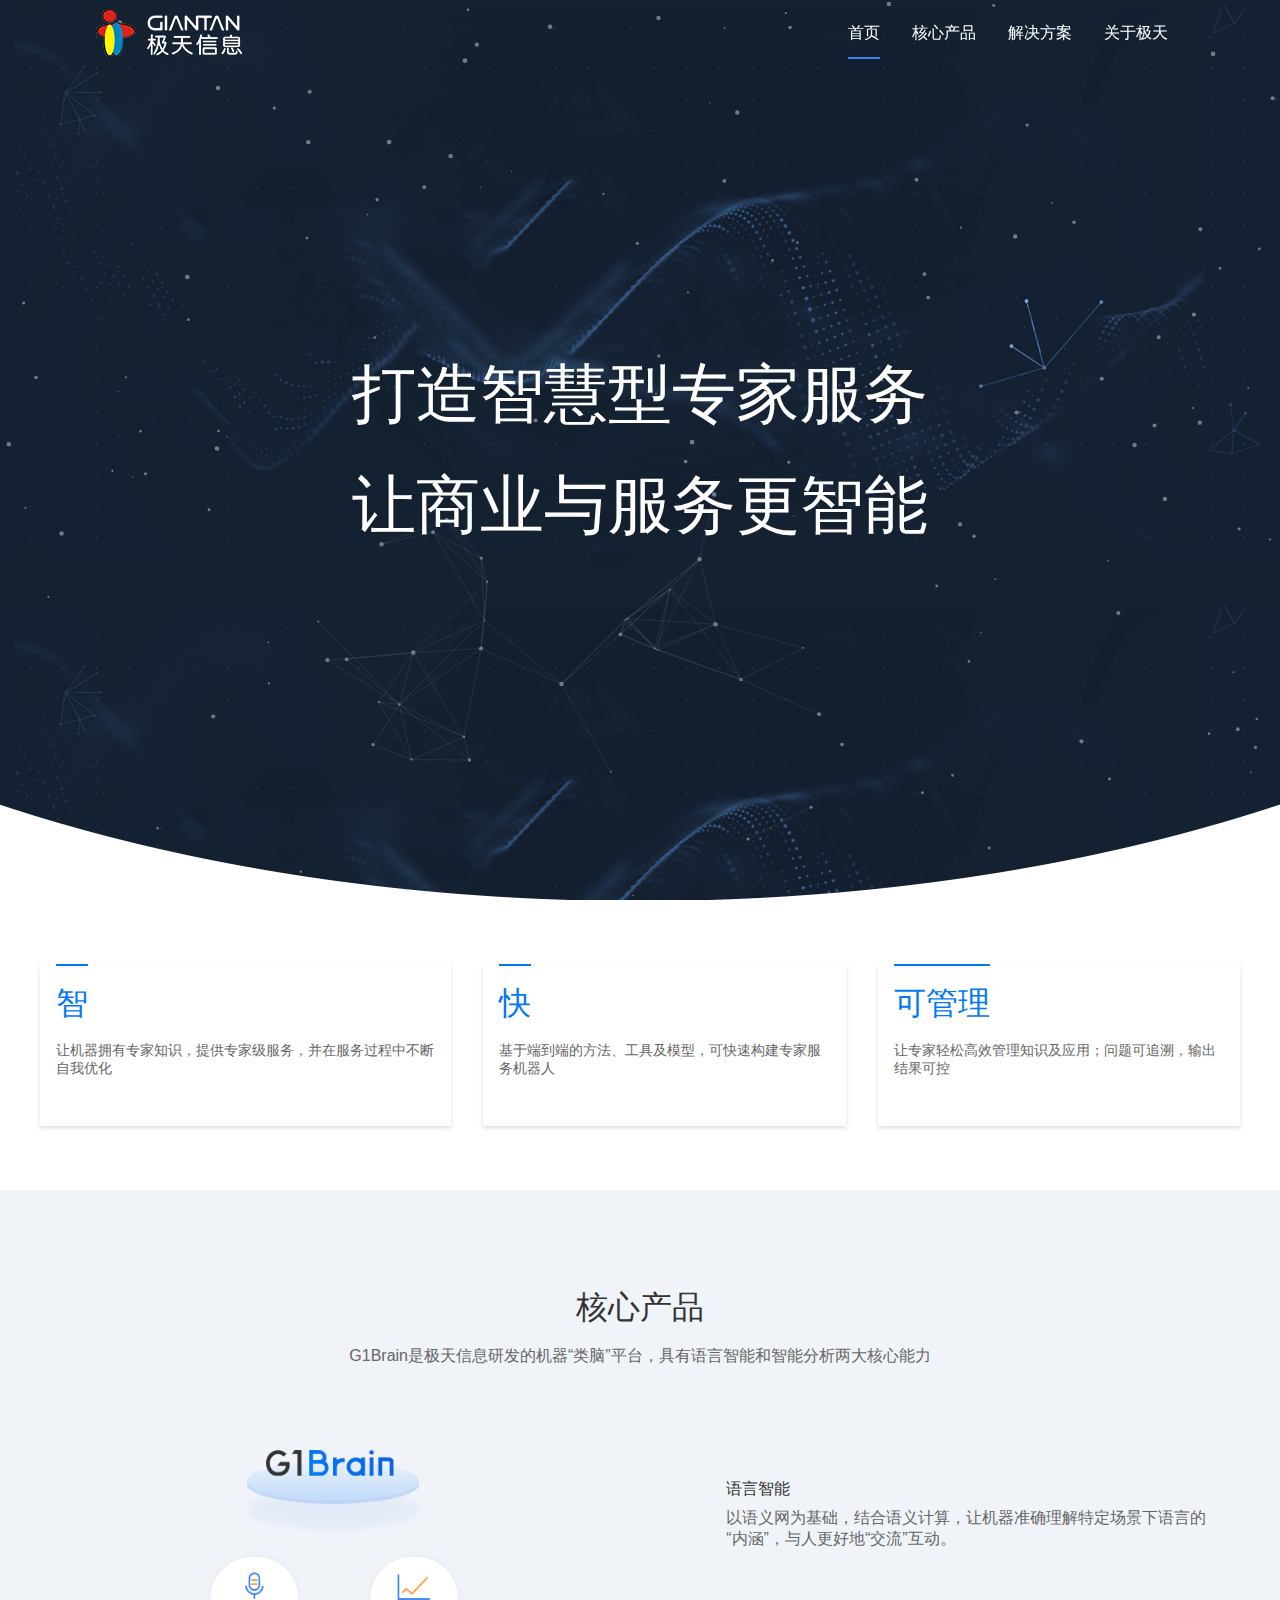
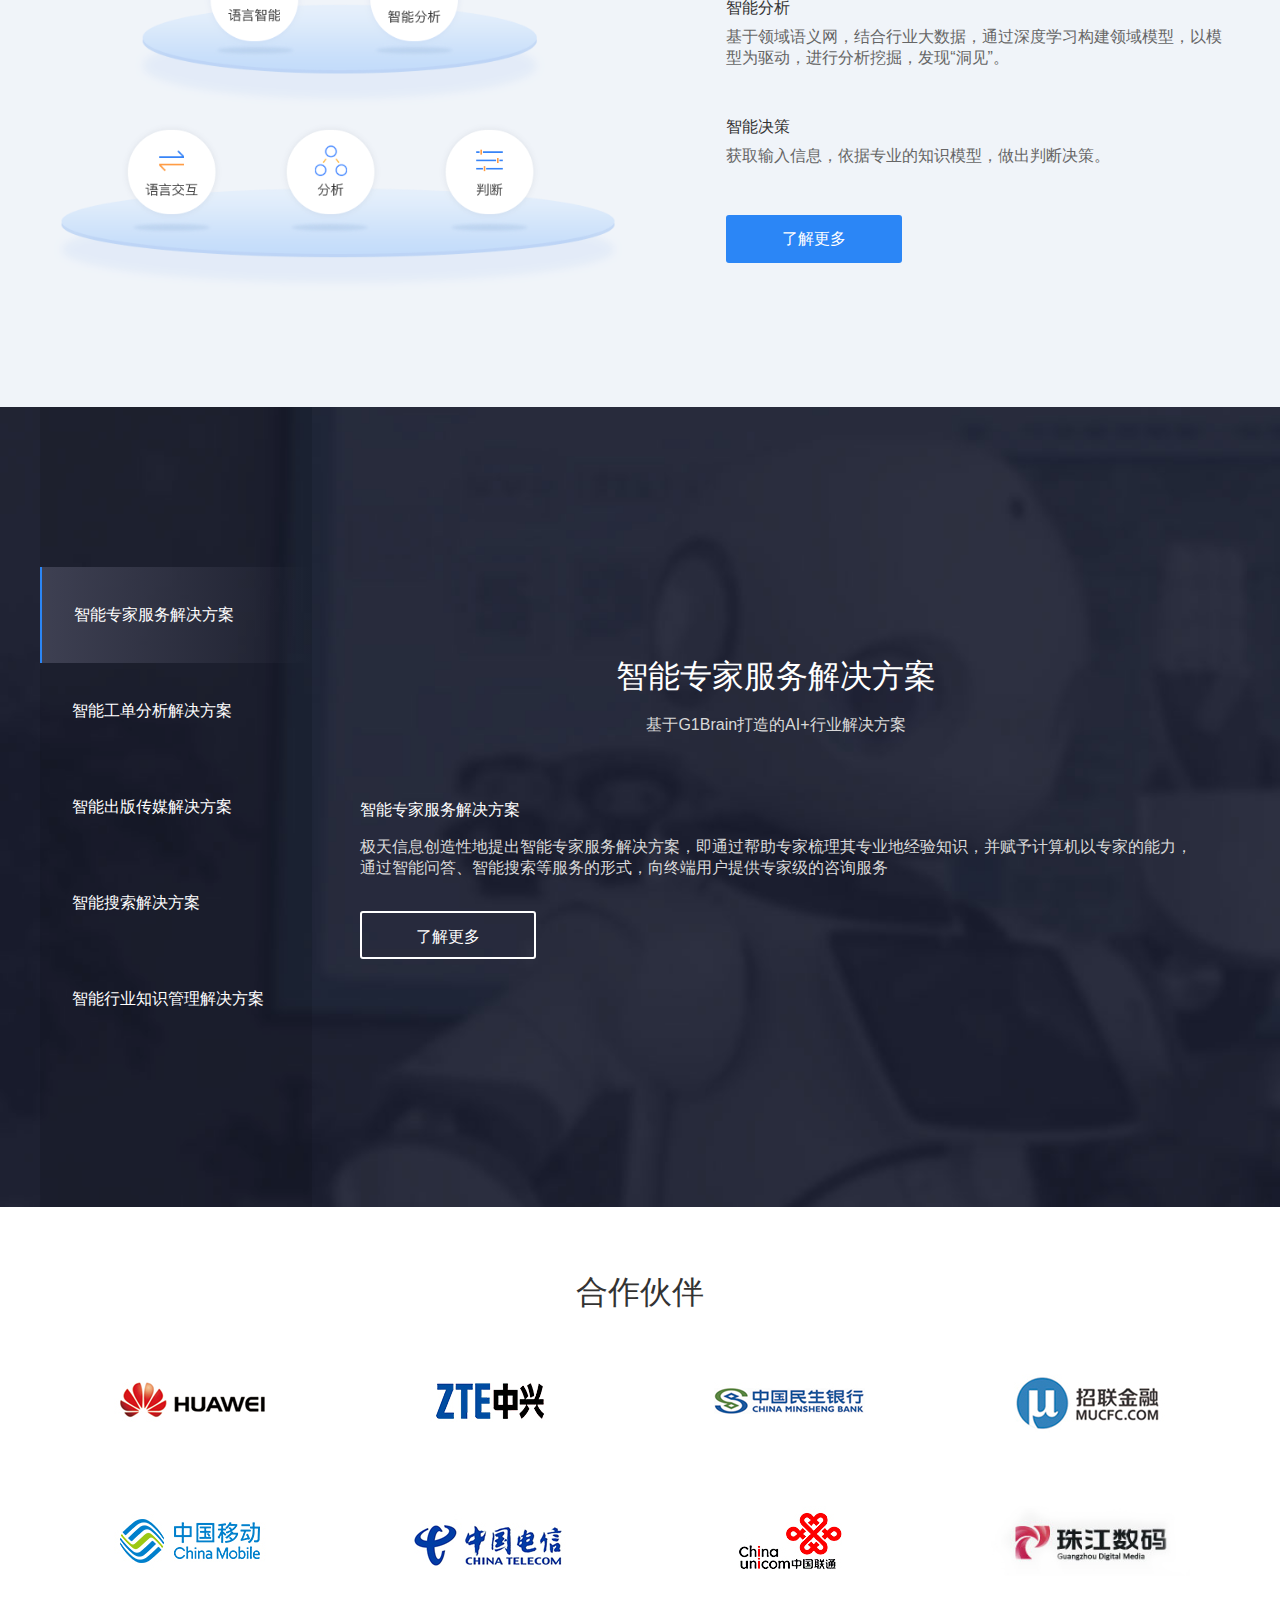
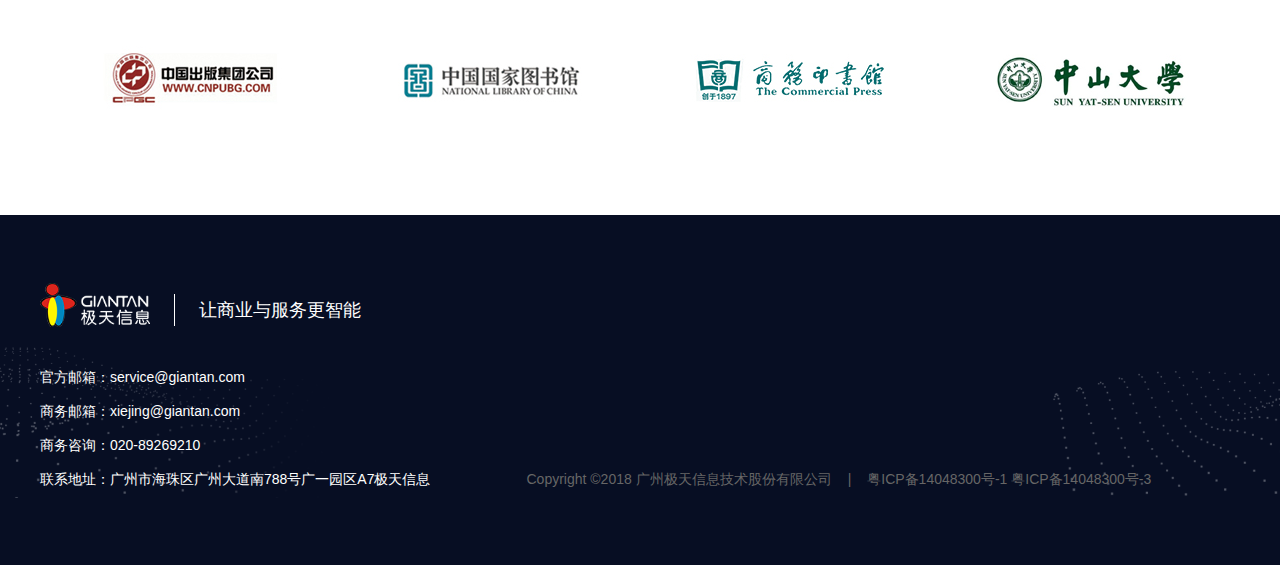
==== commit c2c90902: "add index" ====
--- a/index.html
+++ b/index.html
@@ -69,6 +69,7 @@
                     <span class="ctrlItem">智能工单分析解决方案</span>
                     <span class="ctrlItem">智能出版传媒解决方案</span>
                     <span class="ctrlItem">智能搜索解决方案</span>
+                    <span class="ctrlItem">智能行业知识管理解决方案</span>
                 </div>
                 <div class="showBox">
                     <div class="itemBox itemBox1">
@@ -113,6 +114,16 @@
                                 通过相关策略及算法为用户反馈最有价值的信息。极天信息智能搜索解决方案可提供传统的快速检索、相关度排序等功能，还能提供基于用户角色、用户兴趣偏好、内容语义的智能信息化过滤和推送等功能</p>
                         </div>
                         <div class="normalBtn" style="margin-top: 2rem;"><a href="./html/solution_search.html">了解更多</a></div>
+                    </div>
+                    <div class="itemBox itemBox4">
+                        <p class="title">智能行业知识管理解决方案</p>
+                        <!-- <p class="productContent">基于G1Brain打造的AI+行业解决方案</p> -->
+                        <div style="margin-top: 4rem;">
+                            <p class="smallTitle">智能行业知识管理解决方案</p>
+                            <p class="productContent" style="text-align:left;">基于对用户意图的理解，
+                                极天信息利用语义网、知识图谱、机器学习等技术，打造智能行业知识管理解决方案，帮助行业客户实现资源数据的语义化、关联化和可视化，实现基于语义的数据的相互关联及整合，并有效地解决自主、异类、异构和分布的海量数据的知识发现问题。</p>
+                        </div>
+                        <div class="normalBtn" style="margin-top: 2rem;"><a href="./html/solution_manage.html">了解更多</a></div>
                     </div>
                 </div>
             </div>
@@ -194,6 +205,34 @@
         range: 200,
         color: ['#fff']
     });
+
+    function preloadImg(list) {
+        var imgs = arguments[1] || [], //用于存储预加载好的图片资源
+            fn = arguments.callee;
+        if (list.length == 0) {
+            return imgs;
+        }
+        var img = new Image();
+        img.src = list[0];
+        if (img.complete) {
+            imgs.push(img);
+            list.shift();
+            fn(list, imgs);
+        } else {
+            img.onload = function () {
+                imgs.push(img);
+                list.shift();
+                fn(list, imgs);
+            };
+        }
+    }
+    var list = [
+            '../src/new/home/bg.jpg',
+            '../src/new/home/bg1.jpg',
+            '../src/new/home/bg2.jpg',
+            '../src/new/home/bg3.jpg'
+        ],
+        imgs = preloadImg(list);
 </script>
 
 </html>--- a/styles/index.css
+++ b/styles/index.css
@@ -362,7 +362,7 @@
 .productBox .changeBox .ctrl .ctrlItem {
     /* margin: 0 2rem; */
     /* padding: 1rem; */
-    width: 16rem;
+    width: 17rem;
     height: 6rem;
     min-height: 6rem;
     line-height: 6rem;
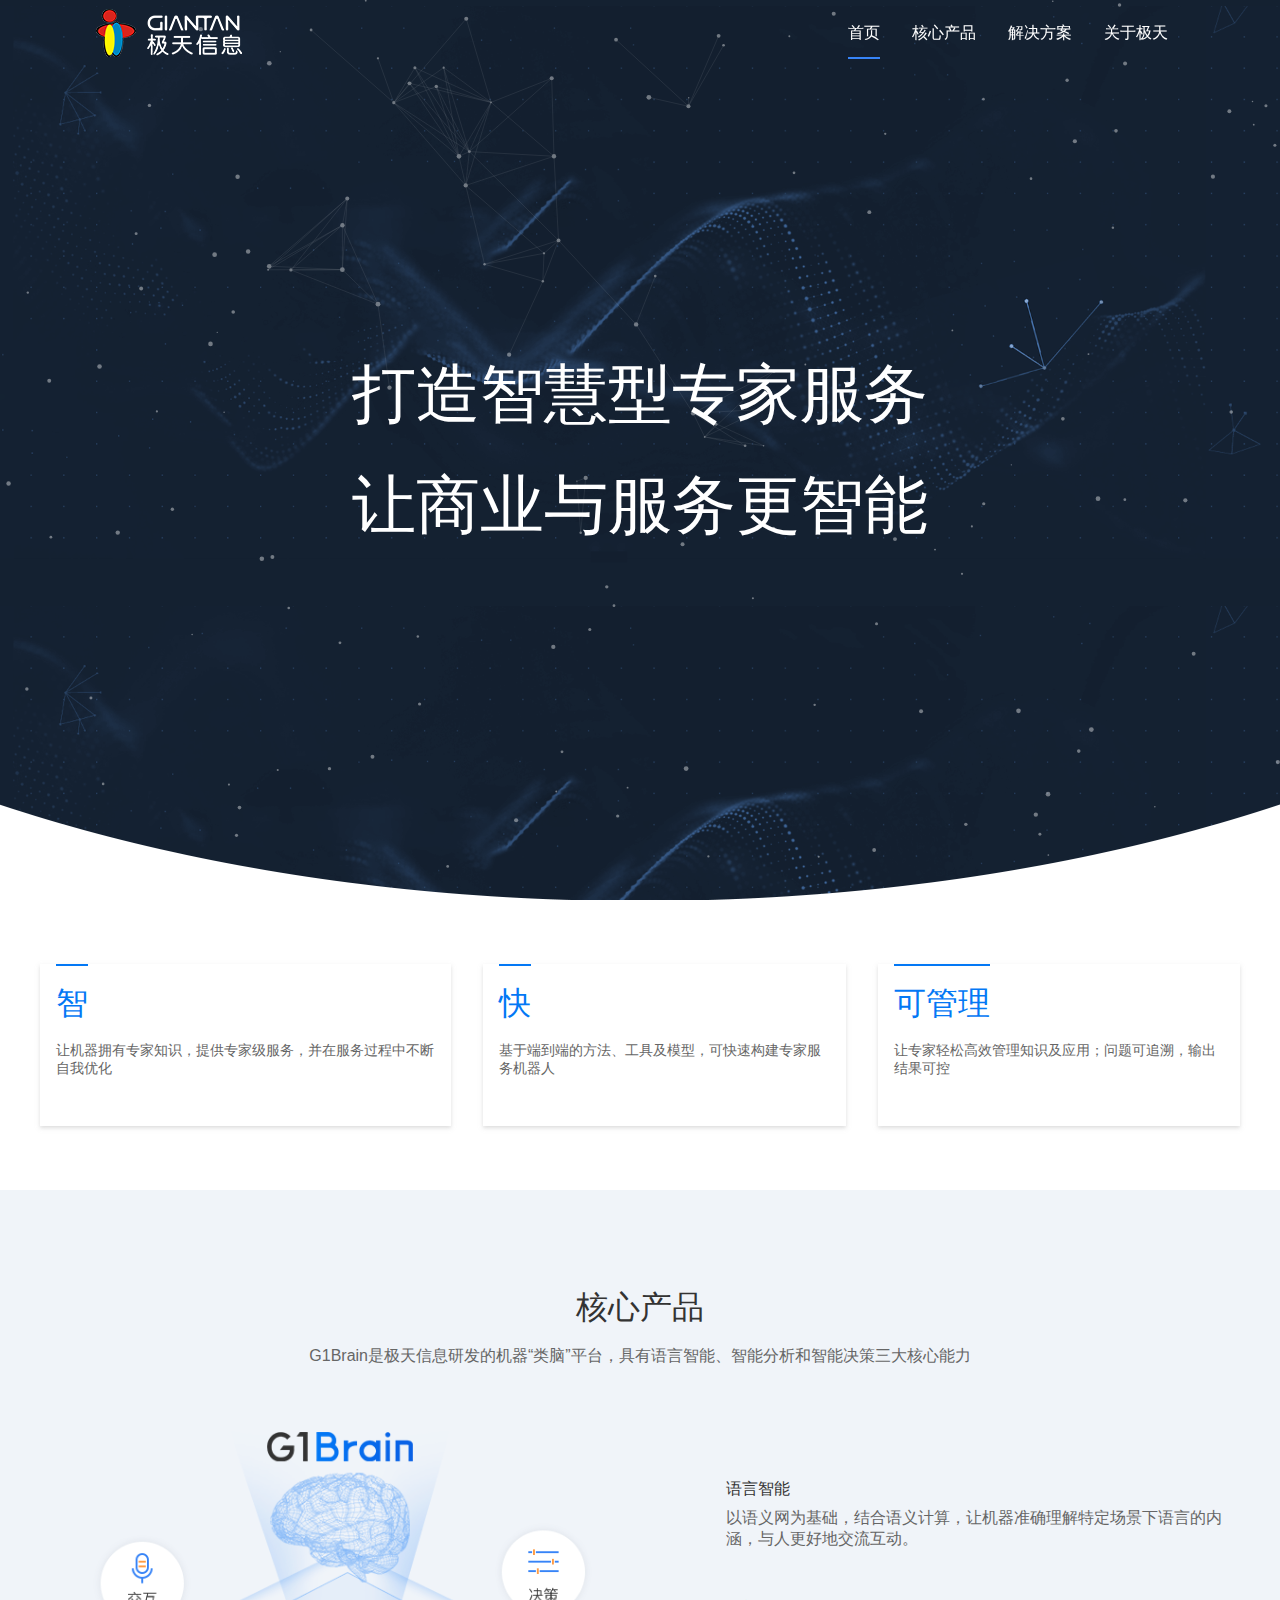
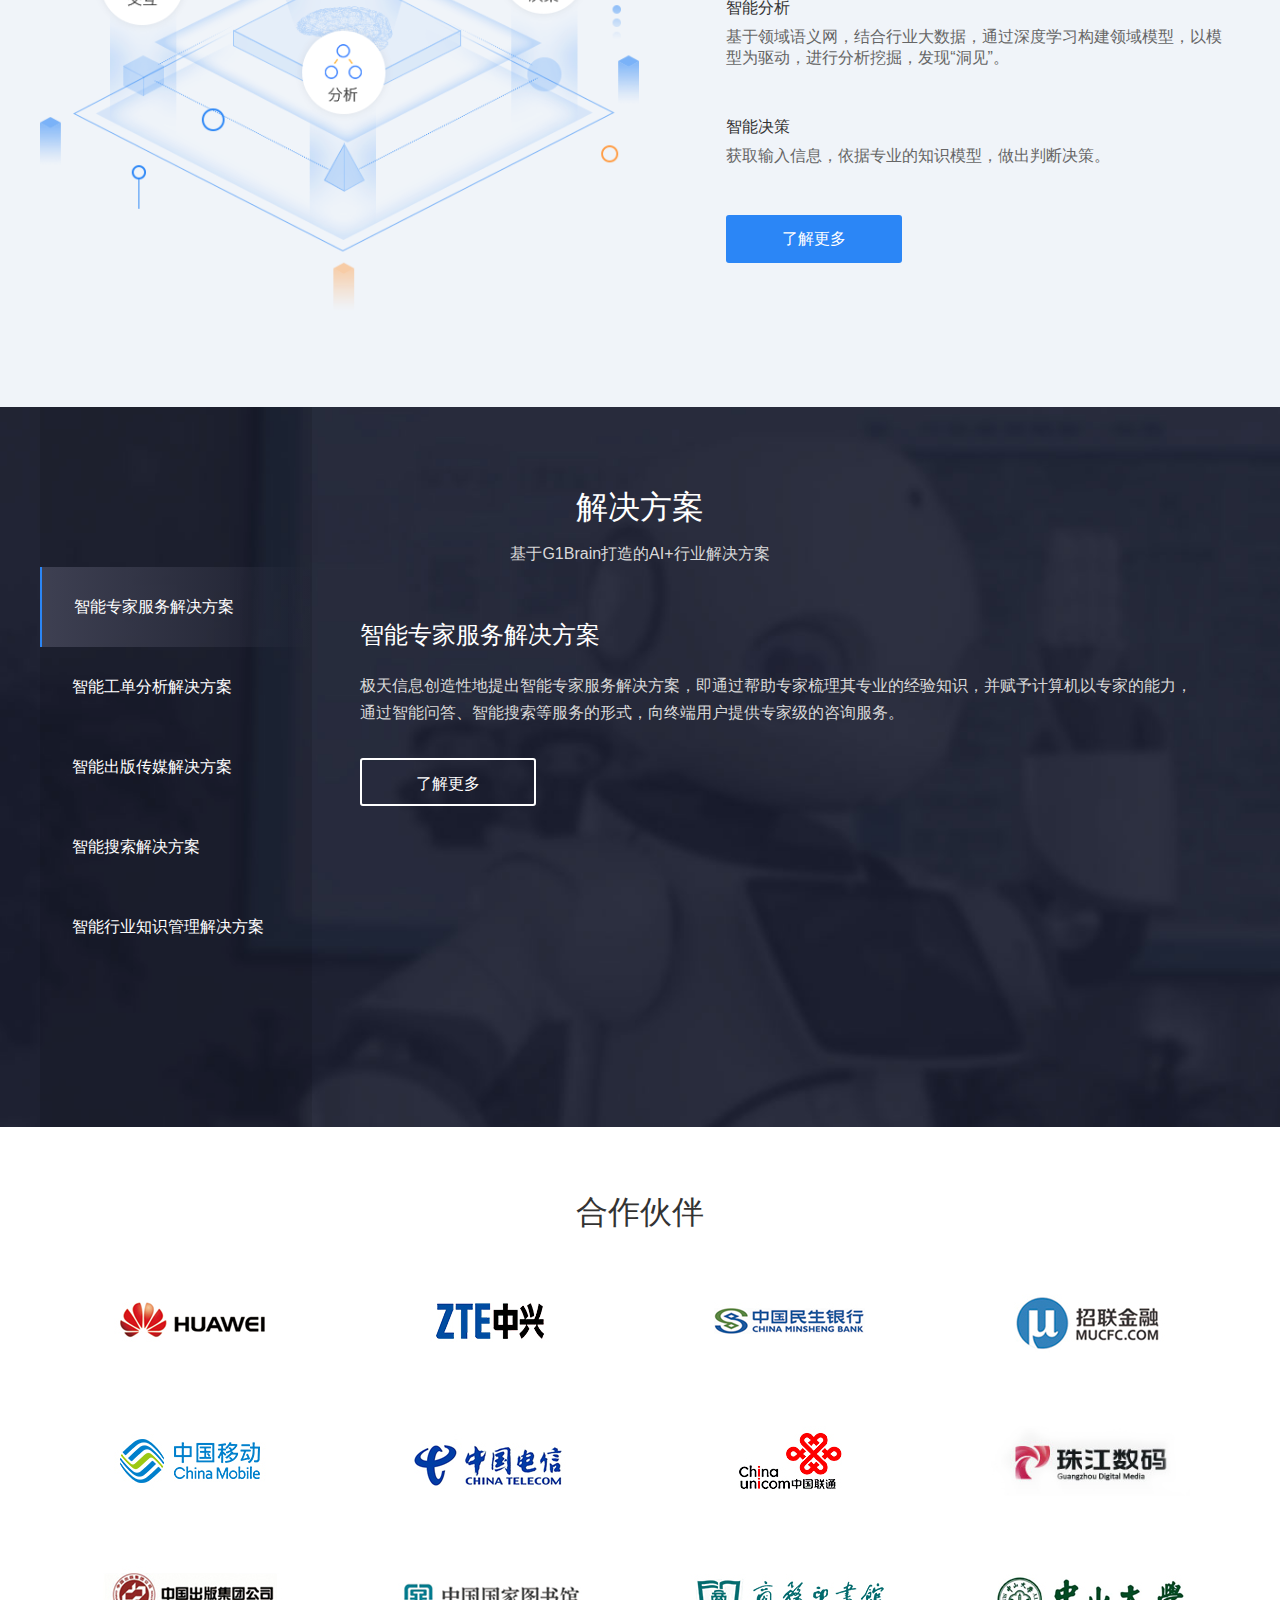
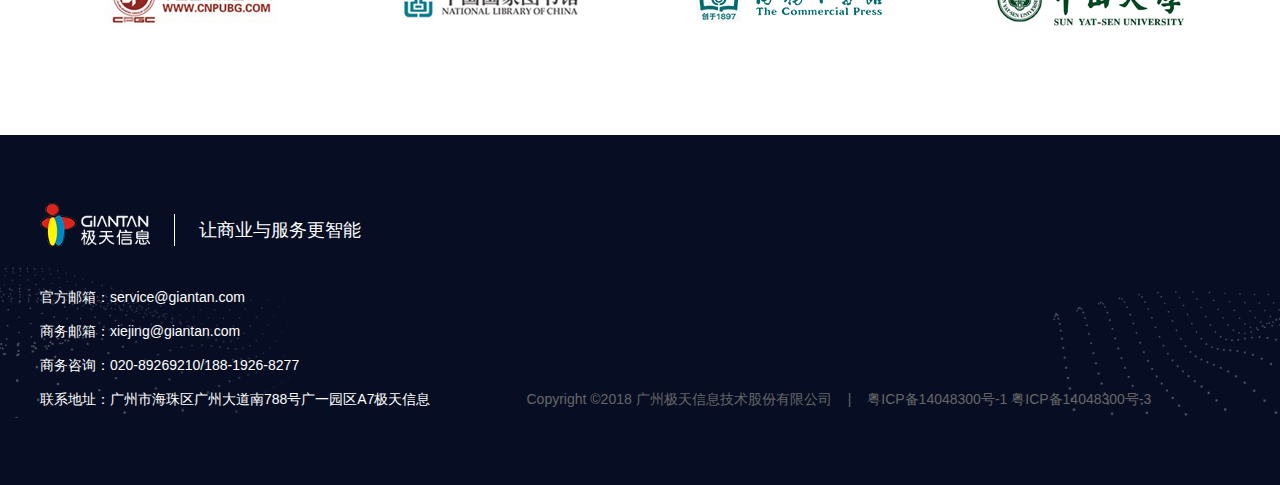
==== commit e453746e: "add change" ====
--- a/index.html
+++ b/index.html
@@ -8,6 +8,8 @@
     <meta name="viewport" content="width=device-width, initial-scale=1">
     <link rel="stylesheet" type="text/css" media="screen" href="./styles/common/main.css" />
     <link rel="stylesheet" href="./styles/index.css">
+    <link rel="stylesheet" href="https://cdnjs.cloudflare.com/ajax/libs/animate.css/3.7.0/animate.min.css">
+
     <script src="./js/jquery/jquery.js"></script>
     <script src="./js/common/main.js"></script>
     <script src="./js/jparticles/jparticles.js"></script>
@@ -42,18 +44,18 @@
     <section class="grayBox">
         <section class="innerBox">
             <p class="boxTitle">核心产品</p>
-            <p class="boxContent">G1Brain是极天信息研发的机器“类脑”平台，具有语言智能和智能分析两大核心能力</p>
+            <p class="boxContent">G1Brain是极天信息研发的机器“类脑”平台，具有语言智能、智能分析和智能决策三大核心能力</p>
             <div class="boxItem">
                 <div class="leftImg">
                     <img src="./src/new/home/intro.png" />
                 </div>
                 <div class="itemIntro">
-                    <p class="boxSmallTitle">语言智能</p>
-                    <p class="boxContent">以语义网为基础，结合语义计算，让机器准确理解特定场景下语言的“内涵”，与人更好地“交流”互动。</p>
-                    <p class="boxSmallTitle" style="margin-top:3rem;">智能分析</p>
-                    <p class="boxContent">基于领域语义网，结合行业大数据，通过深度学习构建领域模型，以模型为驱动，进行分析挖掘，发现“洞见”。</p>
-                    <p class="boxSmallTitle" style="margin-top:3rem;">智能决策</p>
-                    <p class="boxContent">获取输入信息，依据专业的知识模型，做出判断决策。</p>
+                    <p class="boxSmallTitle animated  fadeInUp">语言智能</p>
+                    <p class="boxContent animated  fadeInUp">以语义网为基础，结合语义计算，让机器准确理解特定场景下语言的内涵，与人更好地交流互动。</p>
+                    <p class="boxSmallTitle animated  fadeInUp" style="margin-top:3rem;">智能分析</p>
+                    <p class="boxContent animated  fadeInUp">基于领域语义网，结合行业大数据，通过深度学习构建领域模型，以模型为驱动，进行分析挖掘，发现“洞见”。</p>
+                    <p class="boxSmallTitle animated  fadeInUp" style="margin-top:3rem;">智能决策</p>
+                    <p class="boxContent animated  fadeInUp">获取输入信息，依据专业的知识模型，做出判断决策。</p>
                     <div class="commonBtn" style="margin-top:3rem;">
                         <a href="./html/product.html">了解更多</a>
                     </div>
@@ -64,6 +66,10 @@
     <section class="productBox">
         <section class="contain">
             <div class="changeBox">
+                <div class="absoluteTitle">
+                    <p class="title">解决方案</p>
+                    <p class="productContent">基于G1Brain打造的AI+行业解决方案</p>
+                </div>
                 <div class="ctrl">
                     <span class="ctrlItem active" keyValue='1'>智能专家服务解决方案</span>
                     <span class="ctrlItem">智能工单分析解决方案</span>
@@ -73,20 +79,19 @@
                 </div>
                 <div class="showBox">
                     <div class="itemBox itemBox1">
-                        <p class="title">智能专家服务解决方案</p>
-                        <p class="productContent">基于G1Brain打造的AI+行业解决方案</p>
-                        <div style="margin-top: 4rem;">
+                        <!-- <p class="title">智能专家服务解决方案</p> -->
+                        <div>
                             <p class="smallTitle">智能专家服务解决方案</p>
-                            <p class="productContent" style="text-align:left;">极天信息创造性地提出智能专家服务解决方案，即通过帮助专家梳理其专业地经验知识，并赋予计算机以专家的能力，通过智能问答、智能搜索等服务的形式，向终端用户提供专家级的咨询服务</p>
+                            <p class="productContent" style="text-align:left;">极天信息创造性地提出智能专家服务解决方案，即通过帮助专家梳理其专业的经验知识，并赋予计算机以专家的能力，通过智能问答、智能搜索等服务的形式，向终端用户提供专家级的咨询服务。</p>
                         </div>
                         <div class="normalBtn" style="margin-top: 2rem;">
                             <a href="./html/solution_customer.html">了解更多</a>
                         </div>
                     </div>
                     <div class="itemBox itemBox2">
-                        <p class="title">智能工单分析解决方案</p>
-                        <!-- <p class="productContent">基于G1Brain打造的AI+行业解决方案</p> -->
-                        <div style="margin-top: 4rem;">
+                        <!-- <p class="title">智能工单分析解决方案</p> -->
+                        <!-- <p class="productContent">基于G1Brain打造的AI+行业解决方案</p> -->
+                        <div>
                             <p class="smallTitle">智能工单分析解决方案</p>
                             <p class="productContent" style="text-align:left;">极天信息利用AI+大数据技术，打造智能工单分析系统，在工单分析的全生命周期（发现问题、分析问题、解决问题、优化）为业务赋能，最终为企业降低成本、提高效率，创造价值。</p>
                             <p class="productContent" style="text-align:left;">通过对投诉工单全量自动化分析，帮助客户建立认知数据的全局视野，了解有哪些投诉内容、可能导致的投诉原因、重点业务的专题分析、风险监控等。</p>
@@ -97,28 +102,28 @@
                         </div>
                     </div>
                     <div class="itemBox itemBox3">
-                        <p class="title">智能出版传媒解决方案</p>
-                        <!-- <p class="productContent">基于G1Brain打造的AI+行业解决方案</p> -->
-                        <div style="margin-top: 4rem;">
+                        <!-- <p class="title">智能出版传媒解决方案</p> -->
+                        <!-- <p class="productContent">基于G1Brain打造的AI+行业解决方案</p> -->
+                        <div>
                             <p class="smallTitle">智能出版传媒解决方案</p>
-                            <p class="productContent" style="text-align:left;">极天信息在出版传媒行业，针对具体应用场景，利用人工智能技术和社内现有资源，帮助客户打造新的产品形态，实现服务的升级和商业模式的创新，实现知识与知识、人与知识、人与人的连接</p>
+                            <p class="productContent" style="text-align:left;">极天信息在出版传媒行业，针对具体应用场景，利用人工智能技术和社内现有资源，帮助客户打造新的产品形态，实现服务的升级和商业模式的创新，实现知识与知识、人与知识、人与人的连接。</p>
                         </div>
                         <div class="normalBtn" style="margin-top: 2rem;"><a href="./html/solution_media.html">了解更多</a></div>
                     </div>
                     <div class="itemBox itemBox4">
-                        <p class="title">智能搜索解决方案</p>
-                        <!-- <p class="productContent">基于G1Brain打造的AI+行业解决方案</p> -->
-                        <div style="margin-top: 4rem;">
+                        <!-- <p class="title">智能搜索解决方案</p> -->
+                        <!-- <p class="productContent">基于G1Brain打造的AI+行业解决方案</p> -->
+                        <div>
                             <p class="smallTitle">智能搜索解决方案</p>
                             <p class="productContent" style="text-align:left;">基于对用户意图的理解，
-                                通过相关策略及算法为用户反馈最有价值的信息。极天信息智能搜索解决方案可提供传统的快速检索、相关度排序等功能，还能提供基于用户角色、用户兴趣偏好、内容语义的智能信息化过滤和推送等功能</p>
+                                通过相关策略及算法为用户反馈最有价值的信息。极天信息智能搜索解决方案可提供传统的快速检索、相关度排序等功能，还能提供基于用户角色、用户兴趣偏好、内容语义的智能信息化过滤和推送等功能。</p>
                         </div>
                         <div class="normalBtn" style="margin-top: 2rem;"><a href="./html/solution_search.html">了解更多</a></div>
                     </div>
                     <div class="itemBox itemBox4">
-                        <p class="title">智能行业知识管理解决方案</p>
-                        <!-- <p class="productContent">基于G1Brain打造的AI+行业解决方案</p> -->
-                        <div style="margin-top: 4rem;">
+                        <!-- <p class="title">智能行业知识管理解决方案</p> -->
+                        <!-- <p class="productContent">基于G1Brain打造的AI+行业解决方案</p> -->
+                        <div>
                             <p class="smallTitle">智能行业知识管理解决方案</p>
                             <p class="productContent" style="text-align:left;">基于对用户意图的理解，
                                 极天信息利用语义网、知识图谱、机器学习等技术，打造智能行业知识管理解决方案，帮助行业客户实现资源数据的语义化、关联化和可视化，实现基于语义的数据的相互关联及整合，并有效地解决自主、异类、异构和分布的海量数据的知识发现问题。</p>
@@ -230,7 +235,8 @@
             '../src/new/home/bg.jpg',
             '../src/new/home/bg1.jpg',
             '../src/new/home/bg2.jpg',
-            '../src/new/home/bg3.jpg'
+            '../src/new/home/bg3.jpg',
+            '../src/new/home/bg4.jpg'
         ],
         imgs = preloadImg(list);
 </script>
--- a/styles/common/main.css
+++ b/styles/common/main.css
@@ -113,7 +113,7 @@
 }
 
 .midContent .text span {
-    font-size: 14px;
+    font-size: 16px;
     color: RGBA(102, 102, 102, 1);
     width: 80%;
 }
@@ -267,7 +267,7 @@
 
 .grayBox .innerBox .boxItem .halfPart .halfItem {
     display: flex;
-    margin-bottom: 5rem;
+    margin-bottom: 3rem;
     padding: 0 1rem;
 }
 
--- a/styles/index.css
+++ b/styles/index.css
@@ -341,14 +341,18 @@
     text-align: left;
     color: #fff;
     margin-bottom: 1rem;
+    line-height: 1.7;
+    font-size: 1.5rem;
 }
 
 .productBox .productContent {
     color: #D9D9D9;
+    line-height: 1.7;
 }
 
 .productBox .changeBox {
     display: flex;
+    position: relative;
 }
 
 .productBox .changeBox .ctrl {
@@ -357,19 +361,36 @@
     justify-content: center;
     background: rgba(0, 0, 0, 0.1);
     padding: 10rem 0;
+    z-index: 2;
 }
 
 .productBox .changeBox .ctrl .ctrlItem {
     /* margin: 0 2rem; */
     /* padding: 1rem; */
     width: 17rem;
-    height: 6rem;
-    min-height: 6rem;
-    line-height: 6rem;
+    height: 5rem;
+    min-height: 5rem;
+    line-height: 5rem;
     text-align: left;
     color: #fff;
     cursor: pointer;
     padding: 0 2rem;
+}
+
+.productBox .changeBox .absoluteTitle {
+    position: absolute;
+    height: 15rem;
+    text-align: center;
+    width: 100%;
+    display: flex;
+    align-items: center;
+    justify-content: center;
+    flex-flow: column;
+    z-index: 1;
+}
+
+.productBox .changeBox .absoluteTitle .title {
+    margin-bottom: 10px;
 }
 
 .productBox .changeBox .ctrl .ctrlItem:hover {
@@ -384,8 +405,9 @@
 
 .productBox .changeBox .showBox {
     padding: 0 3rem;
-    display: flex;
-    align-items: center;
+    padding-top: 13rem;
+    display: flex;
+    align-items: flex-start;
     justify-content: center;
 }
 
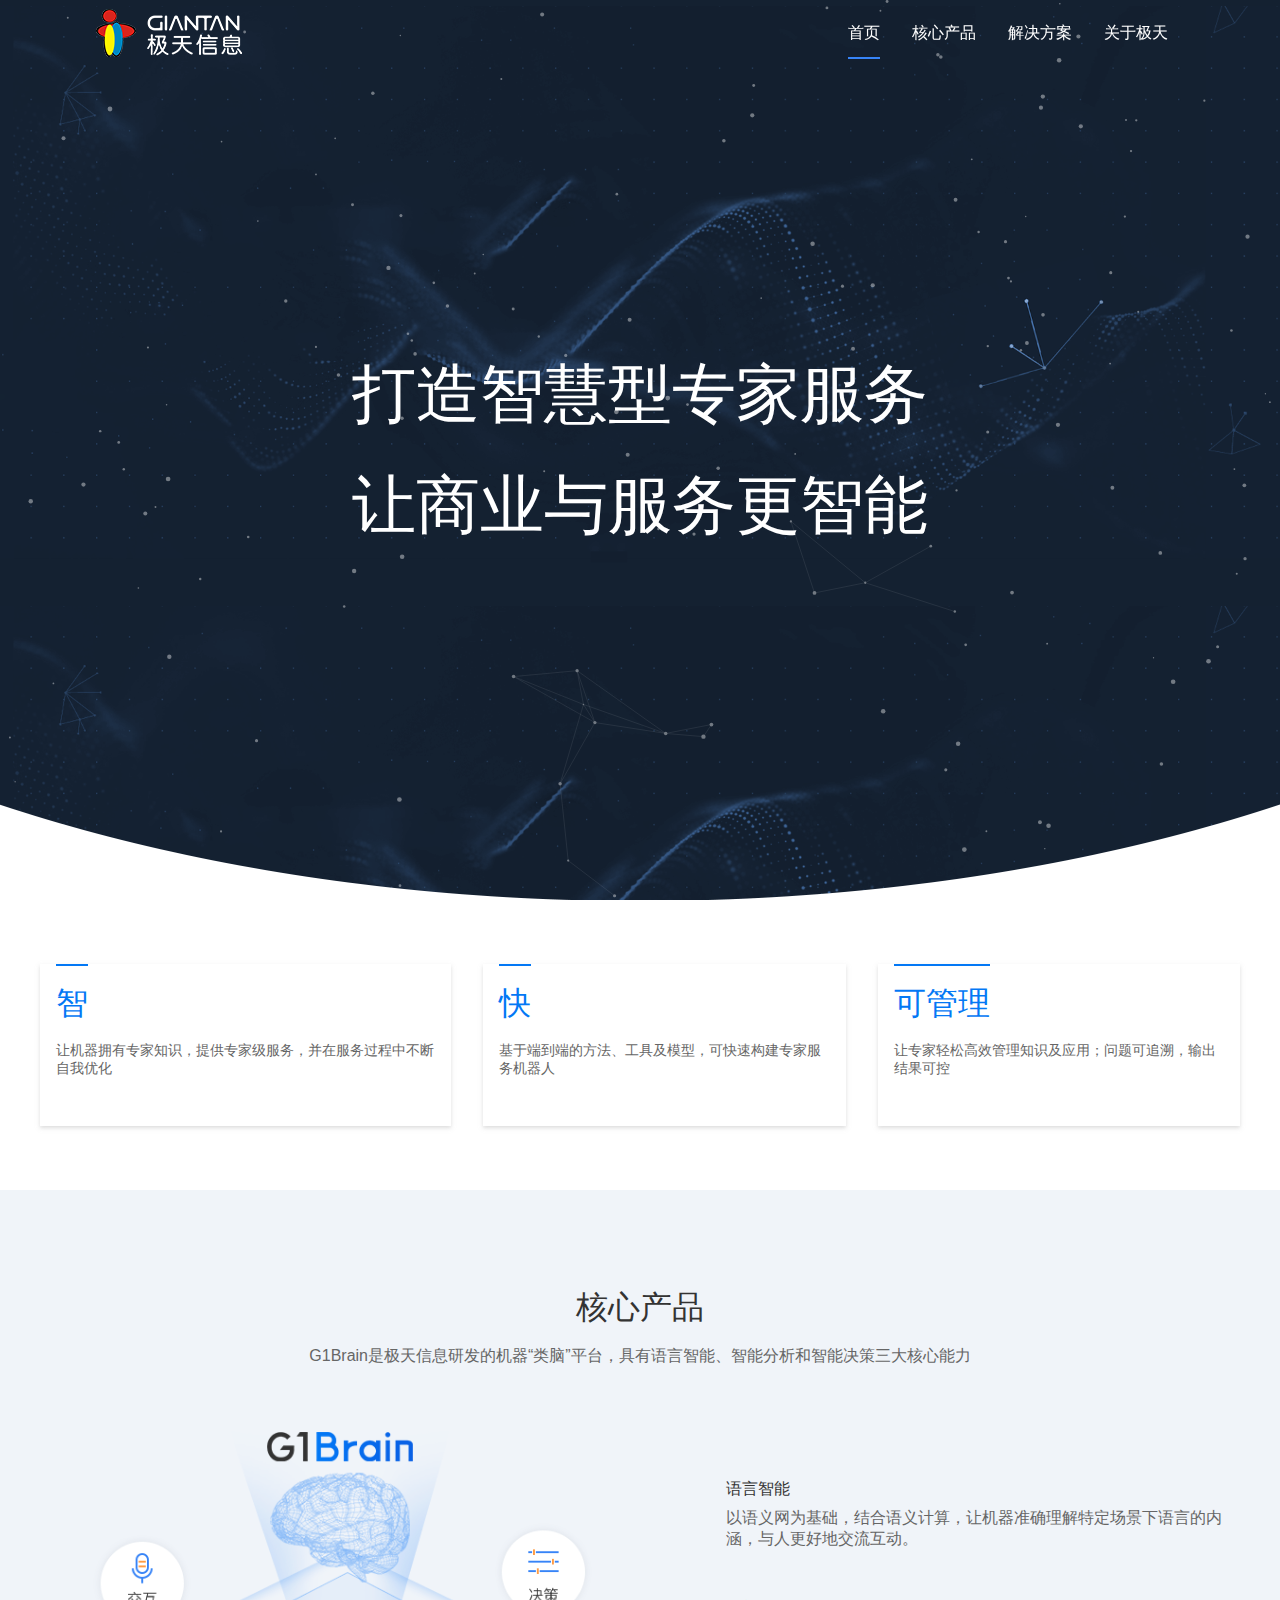
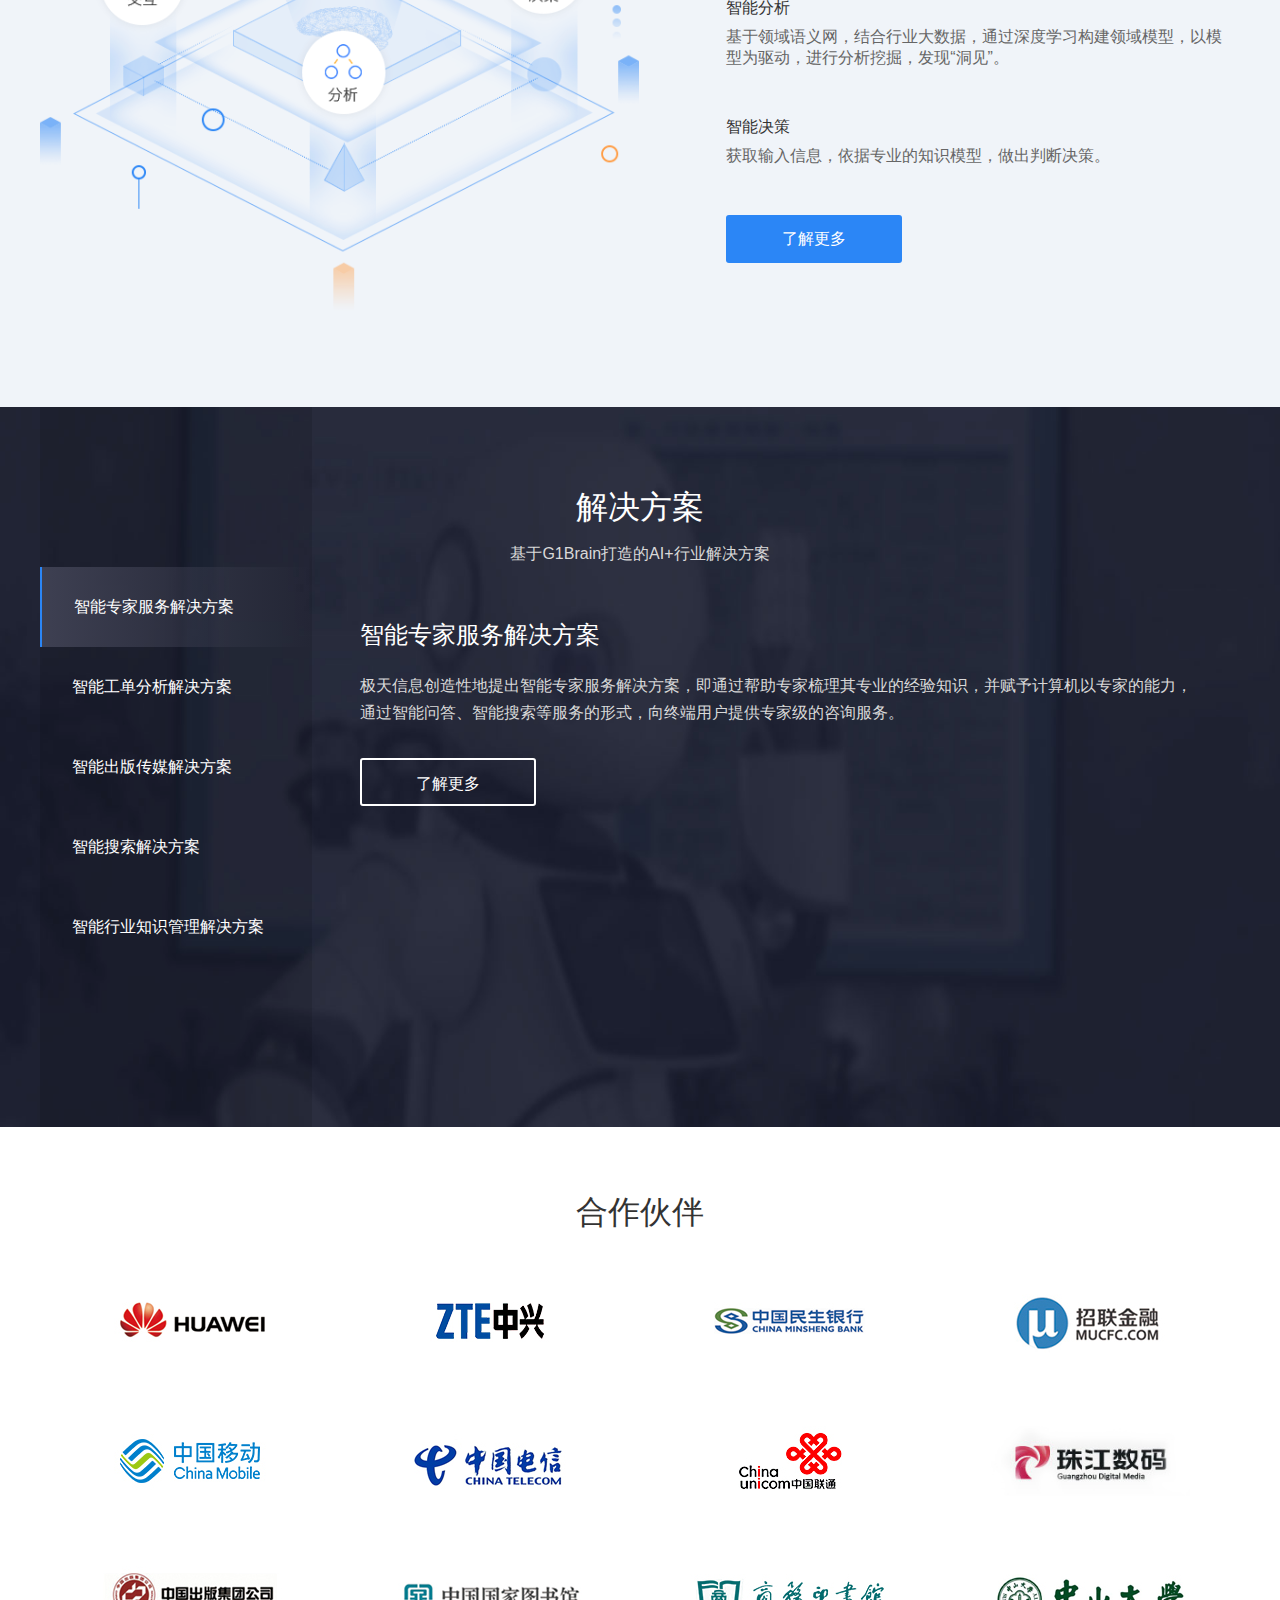
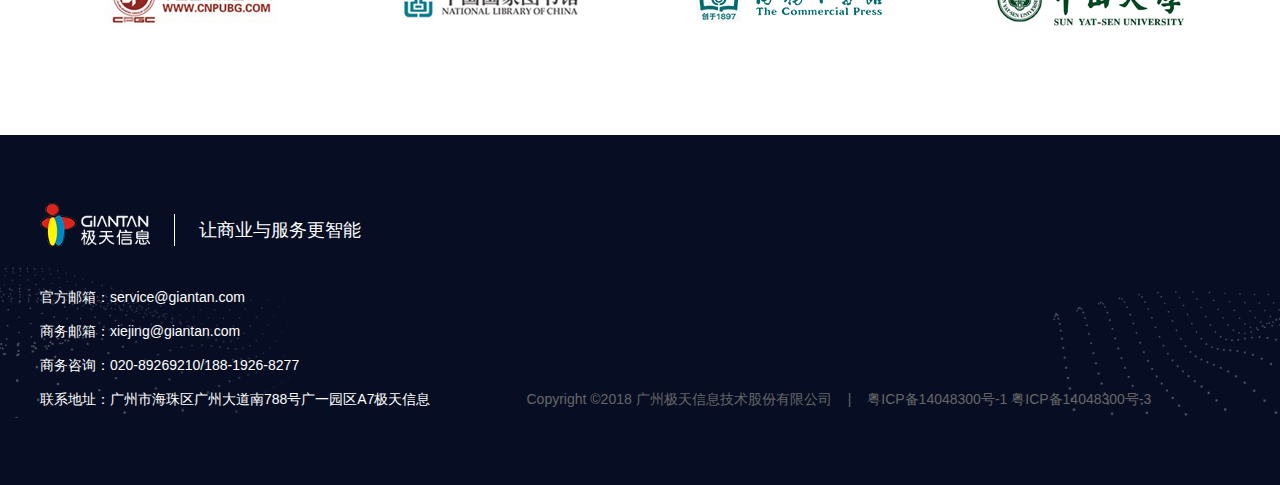
==== commit 95330047: "add animate" ====
--- a/index.html
+++ b/index.html
@@ -14,6 +14,7 @@
     <script src="./js/common/main.js"></script>
     <script src="./js/jparticles/jparticles.js"></script>
     <script src="./js/jparticles/particle.js"></script>
+    <script src="./js/common/animatePart.js"></script>
 </head>
 
 <body>
@@ -27,15 +28,15 @@
     <section class='cornerContain'>
         <div class="leftConer"></div>
         <section class="introList contain">
-            <div class="introItem">
+            <div class="introItem animatePart">
                 <div class="keyword">智</div>
                 <p class="text">让机器拥有专家知识，提供专家级服务，并在服务过程中不断自我优化</p>
             </div>
-            <div class="introItem">
+            <div class="introItem animatePart">
                 <div class="keyword">快</div>
                 <p class="text">基于端到端的方法、工具及模型，可快速构建专家服务机器人</p>
             </div>
-            <div class="introItem">
+            <div class="introItem animatePart">
                 <div class="keyword three">可管理</div>
                 <p class="text">让专家轻松高效管理知识及应用；问题可追溯，输出结果可控</p>
             </div>
@@ -50,13 +51,13 @@
                     <img src="./src/new/home/intro.png" />
                 </div>
                 <div class="itemIntro">
-                    <p class="boxSmallTitle animated  fadeInUp">语言智能</p>
-                    <p class="boxContent animated  fadeInUp">以语义网为基础，结合语义计算，让机器准确理解特定场景下语言的内涵，与人更好地交流互动。</p>
-                    <p class="boxSmallTitle animated  fadeInUp" style="margin-top:3rem;">智能分析</p>
-                    <p class="boxContent animated  fadeInUp">基于领域语义网，结合行业大数据，通过深度学习构建领域模型，以模型为驱动，进行分析挖掘，发现“洞见”。</p>
-                    <p class="boxSmallTitle animated  fadeInUp" style="margin-top:3rem;">智能决策</p>
-                    <p class="boxContent animated  fadeInUp">获取输入信息，依据专业的知识模型，做出判断决策。</p>
-                    <div class="commonBtn" style="margin-top:3rem;">
+                    <p class="boxSmallTitle animatePart ">语言智能</p>
+                    <p class="boxContent animatePart">以语义网为基础，结合语义计算，让机器准确理解特定场景下语言的内涵，与人更好地交流互动。</p>
+                    <p class="boxSmallTitle animatePart" style="margin-top:3rem;">智能分析</p>
+                    <p class="boxContent animatePart">基于领域语义网，结合行业大数据，通过深度学习构建领域模型，以模型为驱动，进行分析挖掘，发现“洞见”。</p>
+                    <p class="boxSmallTitle animatePart" style="margin-top:3rem;">智能决策</p>
+                    <p class="boxContent animatePart">获取输入信息，依据专业的知识模型，做出判断决策。</p>
+                    <div class="commonBtn animatePart" style="margin-top:3rem;">
                         <a href="./html/product.html">了解更多</a>
                     </div>
                 </div>
@@ -64,6 +65,7 @@
         </section>
     </section>
     <section class="productBox">
+        <img class="productBg " src="../src/new/home/bg.jpg" />
         <section class="contain">
             <div class="changeBox">
                 <div class="absoluteTitle">
@@ -79,7 +81,6 @@
                 </div>
                 <div class="showBox">
                     <div class="itemBox itemBox1">
-                        <!-- <p class="title">智能专家服务解决方案</p> -->
                         <div>
                             <p class="smallTitle">智能专家服务解决方案</p>
                             <p class="productContent" style="text-align:left;">极天信息创造性地提出智能专家服务解决方案，即通过帮助专家梳理其专业的经验知识，并赋予计算机以专家的能力，通过智能问答、智能搜索等服务的形式，向终端用户提供专家级的咨询服务。</p>
@@ -89,8 +90,6 @@
                         </div>
                     </div>
                     <div class="itemBox itemBox2">
-                        <!-- <p class="title">智能工单分析解决方案</p> -->
-                        <!-- <p class="productContent">基于G1Brain打造的AI+行业解决方案</p> -->
                         <div>
                             <p class="smallTitle">智能工单分析解决方案</p>
                             <p class="productContent" style="text-align:left;">极天信息利用AI+大数据技术，打造智能工单分析系统，在工单分析的全生命周期（发现问题、分析问题、解决问题、优化）为业务赋能，最终为企业降低成本、提高效率，创造价值。</p>
@@ -102,8 +101,6 @@
                         </div>
                     </div>
                     <div class="itemBox itemBox3">
-                        <!-- <p class="title">智能出版传媒解决方案</p> -->
-                        <!-- <p class="productContent">基于G1Brain打造的AI+行业解决方案</p> -->
                         <div>
                             <p class="smallTitle">智能出版传媒解决方案</p>
                             <p class="productContent" style="text-align:left;">极天信息在出版传媒行业，针对具体应用场景，利用人工智能技术和社内现有资源，帮助客户打造新的产品形态，实现服务的升级和商业模式的创新，实现知识与知识、人与知识、人与人的连接。</p>
@@ -111,8 +108,6 @@
                         <div class="normalBtn" style="margin-top: 2rem;"><a href="./html/solution_media.html">了解更多</a></div>
                     </div>
                     <div class="itemBox itemBox4">
-                        <!-- <p class="title">智能搜索解决方案</p> -->
-                        <!-- <p class="productContent">基于G1Brain打造的AI+行业解决方案</p> -->
                         <div>
                             <p class="smallTitle">智能搜索解决方案</p>
                             <p class="productContent" style="text-align:left;">基于对用户意图的理解，
@@ -121,8 +116,6 @@
                         <div class="normalBtn" style="margin-top: 2rem;"><a href="./html/solution_search.html">了解更多</a></div>
                     </div>
                     <div class="itemBox itemBox4">
-                        <!-- <p class="title">智能行业知识管理解决方案</p> -->
-                        <!-- <p class="productContent">基于G1Brain打造的AI+行业解决方案</p> -->
                         <div>
                             <p class="smallTitle">智能行业知识管理解决方案</p>
                             <p class="productContent" style="text-align:left;">基于对用户意图的理解，
@@ -139,62 +132,62 @@
         <p class="title">合作伙伴</p>
         <div class="companyList">
             <div class="info">
-                <div class="inner">
+                <div class="inner animatePart">
                     <img src="./src/index/company/huawei.jpg" />
                 </div>
             </div>
             <div class="info">
-                <div class="inner">
+                <div class="inner animatePart">
                     <img src="./src/index/company/zhongxing.jpg" />
                 </div>
             </div>
             <div class="info">
-                <div class="inner">
+                <div class="inner animatePart">
                     <img src="./src/index/company/mingsheng.jpg" />
                 </div>
             </div>
             <div class="info">
-                <div class="inner">
+                <div class="inner animatePart">
                     <img src="./src/index/company/zhaolian.jpg" />
                 </div>
             </div>
             <div class="info">
-                <div class="inner">
+                <div class="inner animatePart">
                     <img src="./src/index/company/yidong.jpg" />
                 </div>
             </div>
             <div class="info">
-                <div class="inner">
+                <div class="inner animatePart">
                     <img src="./src/index/company/dianxin.jpg" />
                 </div>
             </div>
             <div class="info">
-                <div class="inner">
+                <div class="inner animatePart">
                     <img src="./src/index/company/liantong.jpg" />
                 </div>
             </div>
             <div class="info">
-                <div class="inner">
+                <div class="inner animatePart">
                     <img src="./src/index/company/shuma.jpg" />
                 </div>
             </div>
             <div class="info">
-                <div class="inner">
+                <div class="inner animatePart">
                     <img src="./src/index/company/chuban.jpg" />
                 </div>
             </div>
             <div class="info">
-                <div class="inner">
+                <div class="inner animatePart">
                     <img src="./src/index/company/guotu.jpg" />
                 </div>
             </div>
             <div class="info">
-                <div class="inner">
+                <div class="inner animatePart">
                     <img src="./src/index/company/yinshu.jpg" />
                 </div>
             </div>
             <div class="info">
-                <div class="inner">
+                <div class="inner animatePart">
                     <img src="./src/index/company/zhongda.jpg" />
                 </div>
             </div>
--- a/styles/common/main.css
+++ b/styles/common/main.css
@@ -267,7 +267,7 @@
 
 .grayBox .innerBox .boxItem .halfPart .halfItem {
     display: flex;
-    margin-bottom: 3rem;
+    margin-bottom: 2rem;
     padding: 0 1rem;
 }
 
--- a/styles/index.css
+++ b/styles/index.css
@@ -323,12 +323,24 @@
     }
 }
 
-.productBox {
+/* .productBox {
     background-image: url('../src/new/home/bg3.jpg');
     background-image: url('../src/new/home/bg2.jpg');
     background-image: url('../src/new/home/bg1.jpg');
     background-image: url('../src/new/home/bg.jpg');
     background-size: cover;
+} */
+
+.productBox {
+    position: relative;
+}
+
+.productBox .productBg {
+    width: 100%;
+    height: 100%;
+    position: absolute;
+    left: 0;
+    top: 0;
 }
 
 .productBox .title {
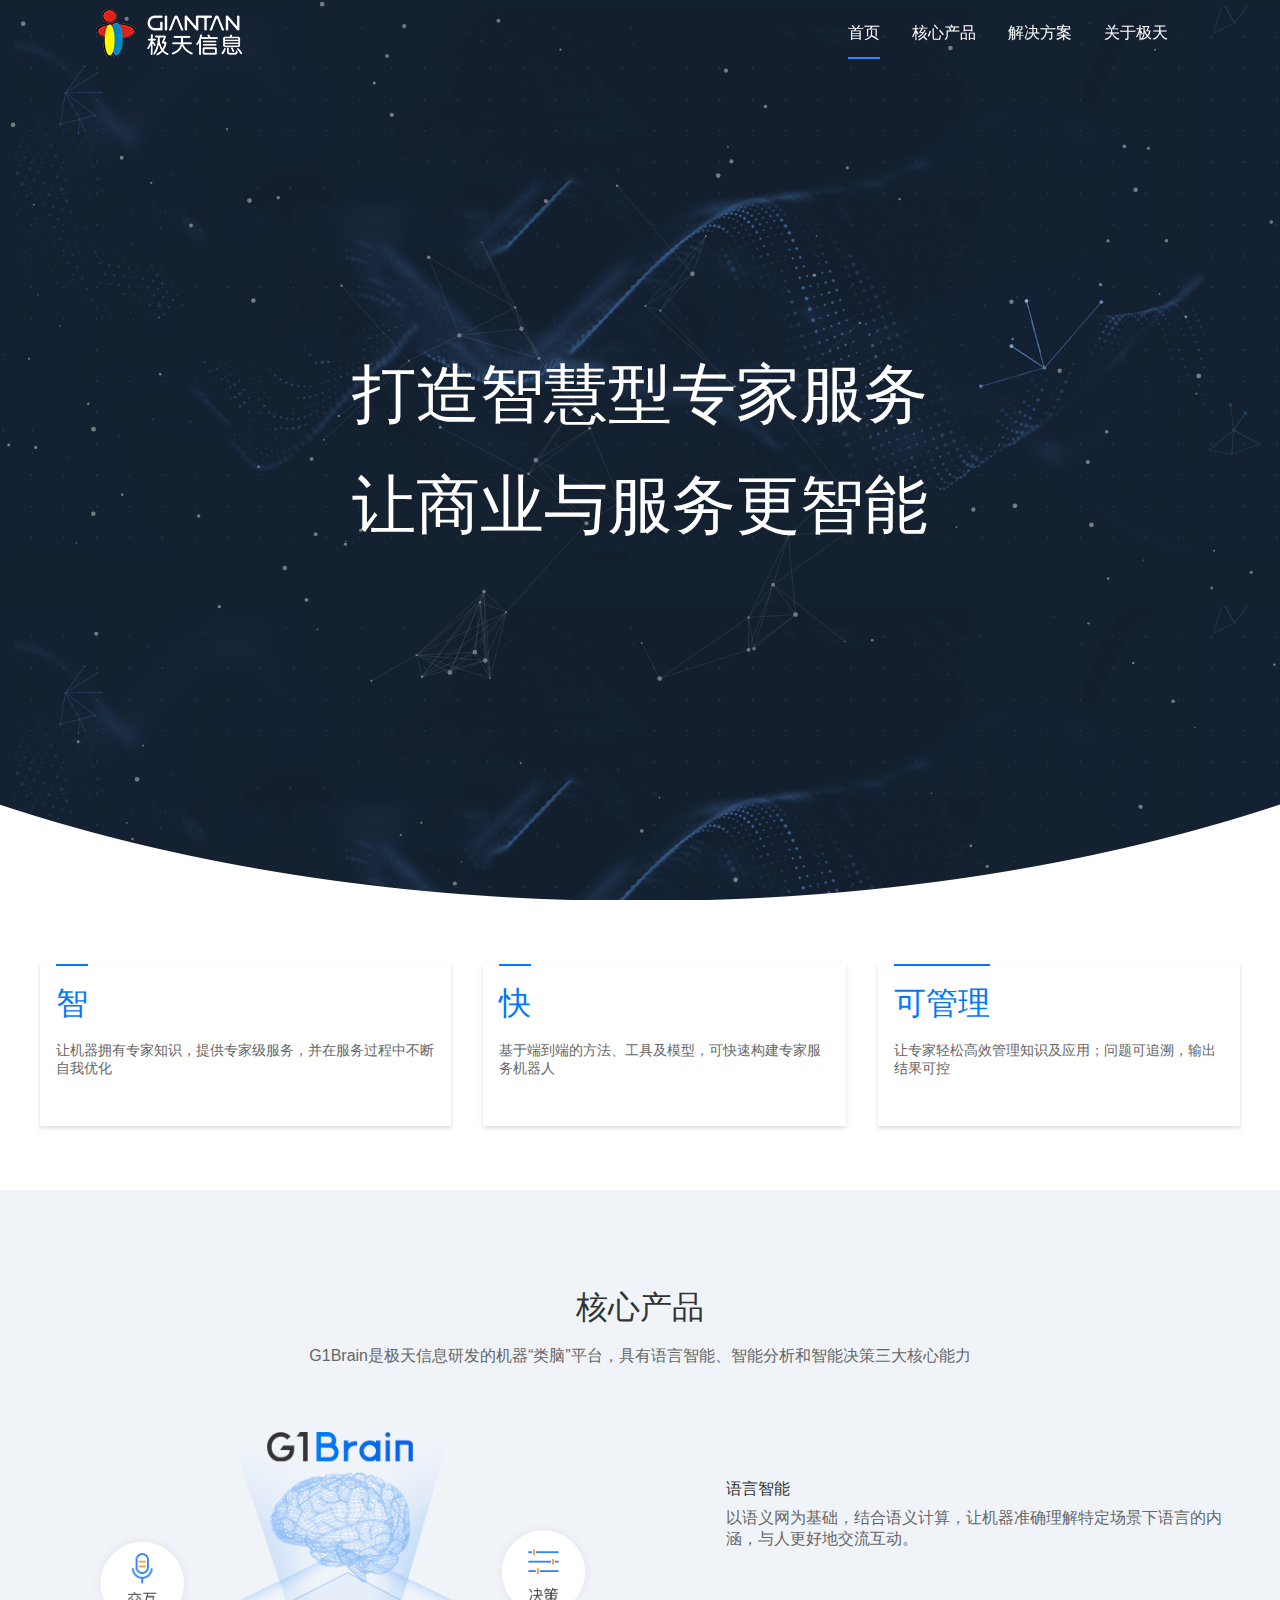
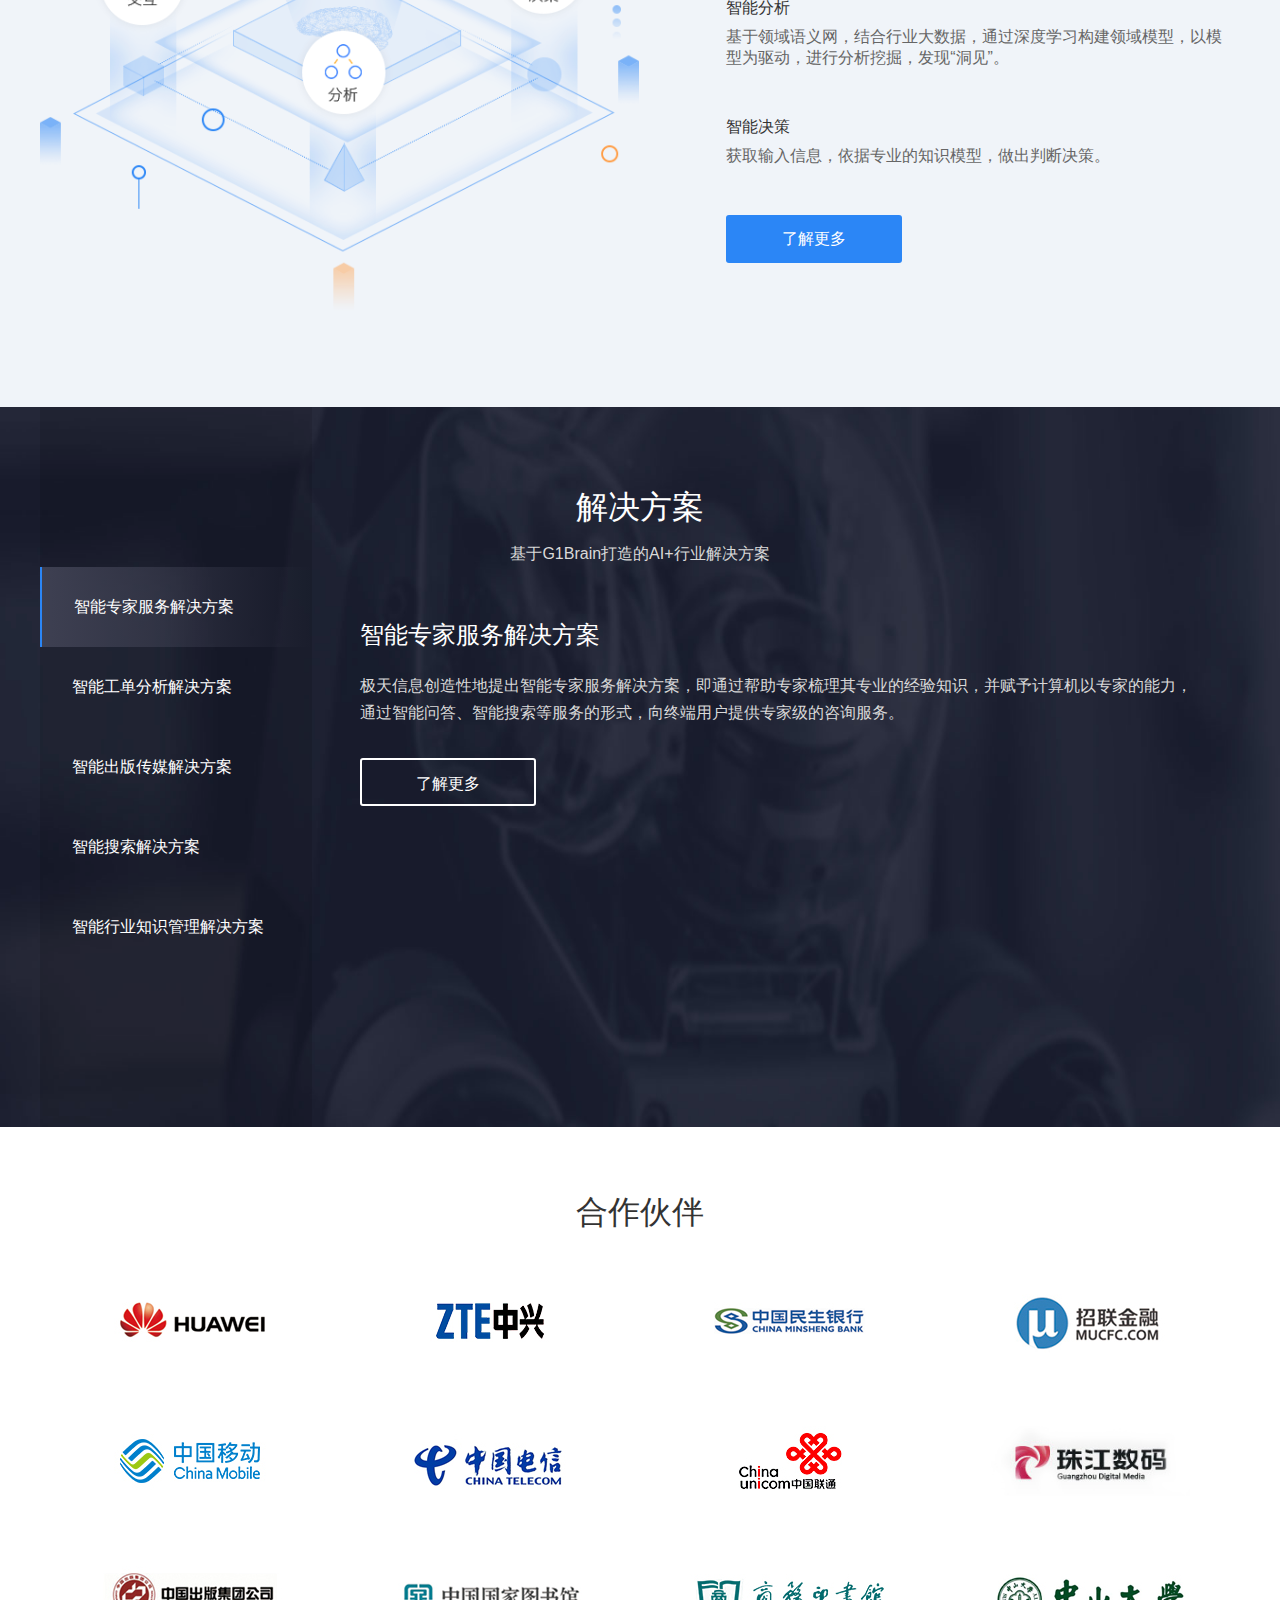
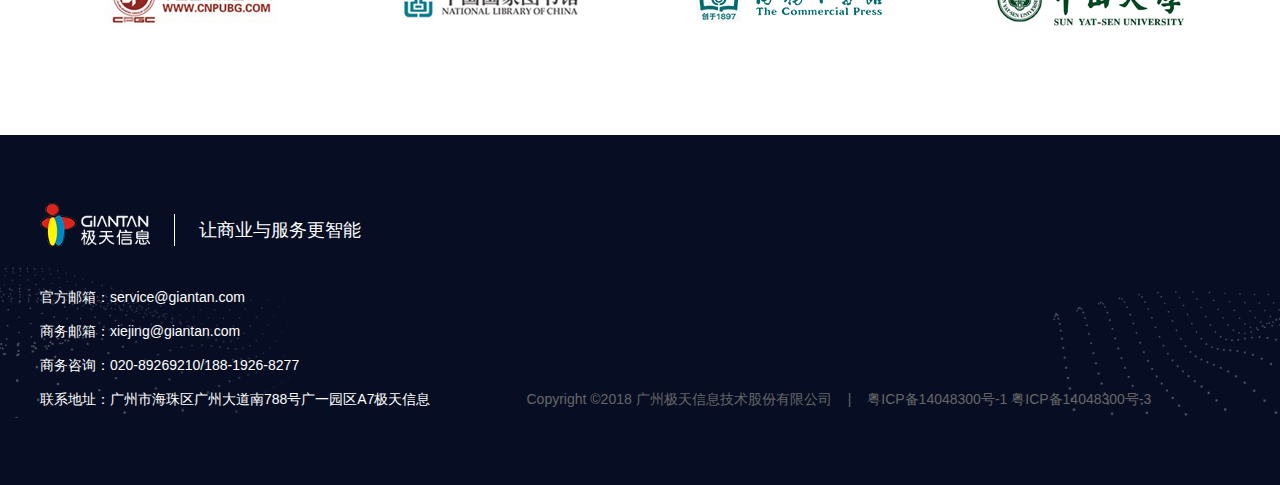
==== commit b7012d71: "change img src" ====
--- a/index.html
+++ b/index.html
@@ -7,8 +7,8 @@
     <title>极天信息</title>
     <meta name="viewport" content="width=device-width, initial-scale=1">
     <link rel="stylesheet" type="text/css" media="screen" href="./styles/common/main.css" />
+    <link rel="stylesheet" href="https://cdnjs.cloudflare.com/ajax/libs/animate.css/3.7.0/animate.min.css">
     <link rel="stylesheet" href="./styles/index.css">
-    <link rel="stylesheet" href="https://cdnjs.cloudflare.com/ajax/libs/animate.css/3.7.0/animate.min.css">
 
     <script src="./js/jquery/jquery.js"></script>
     <script src="./js/common/main.js"></script>
--- a/styles/index.css
+++ b/styles/index.css
@@ -1,3 +1,7 @@
+.animated {
+    animation-duration: 1.5s;
+}
+
 .banner,
 .company,
 .feature,
@@ -333,6 +337,7 @@
 
 .productBox {
     position: relative;
+    background: #666;
 }
 
 .productBox .productBg {
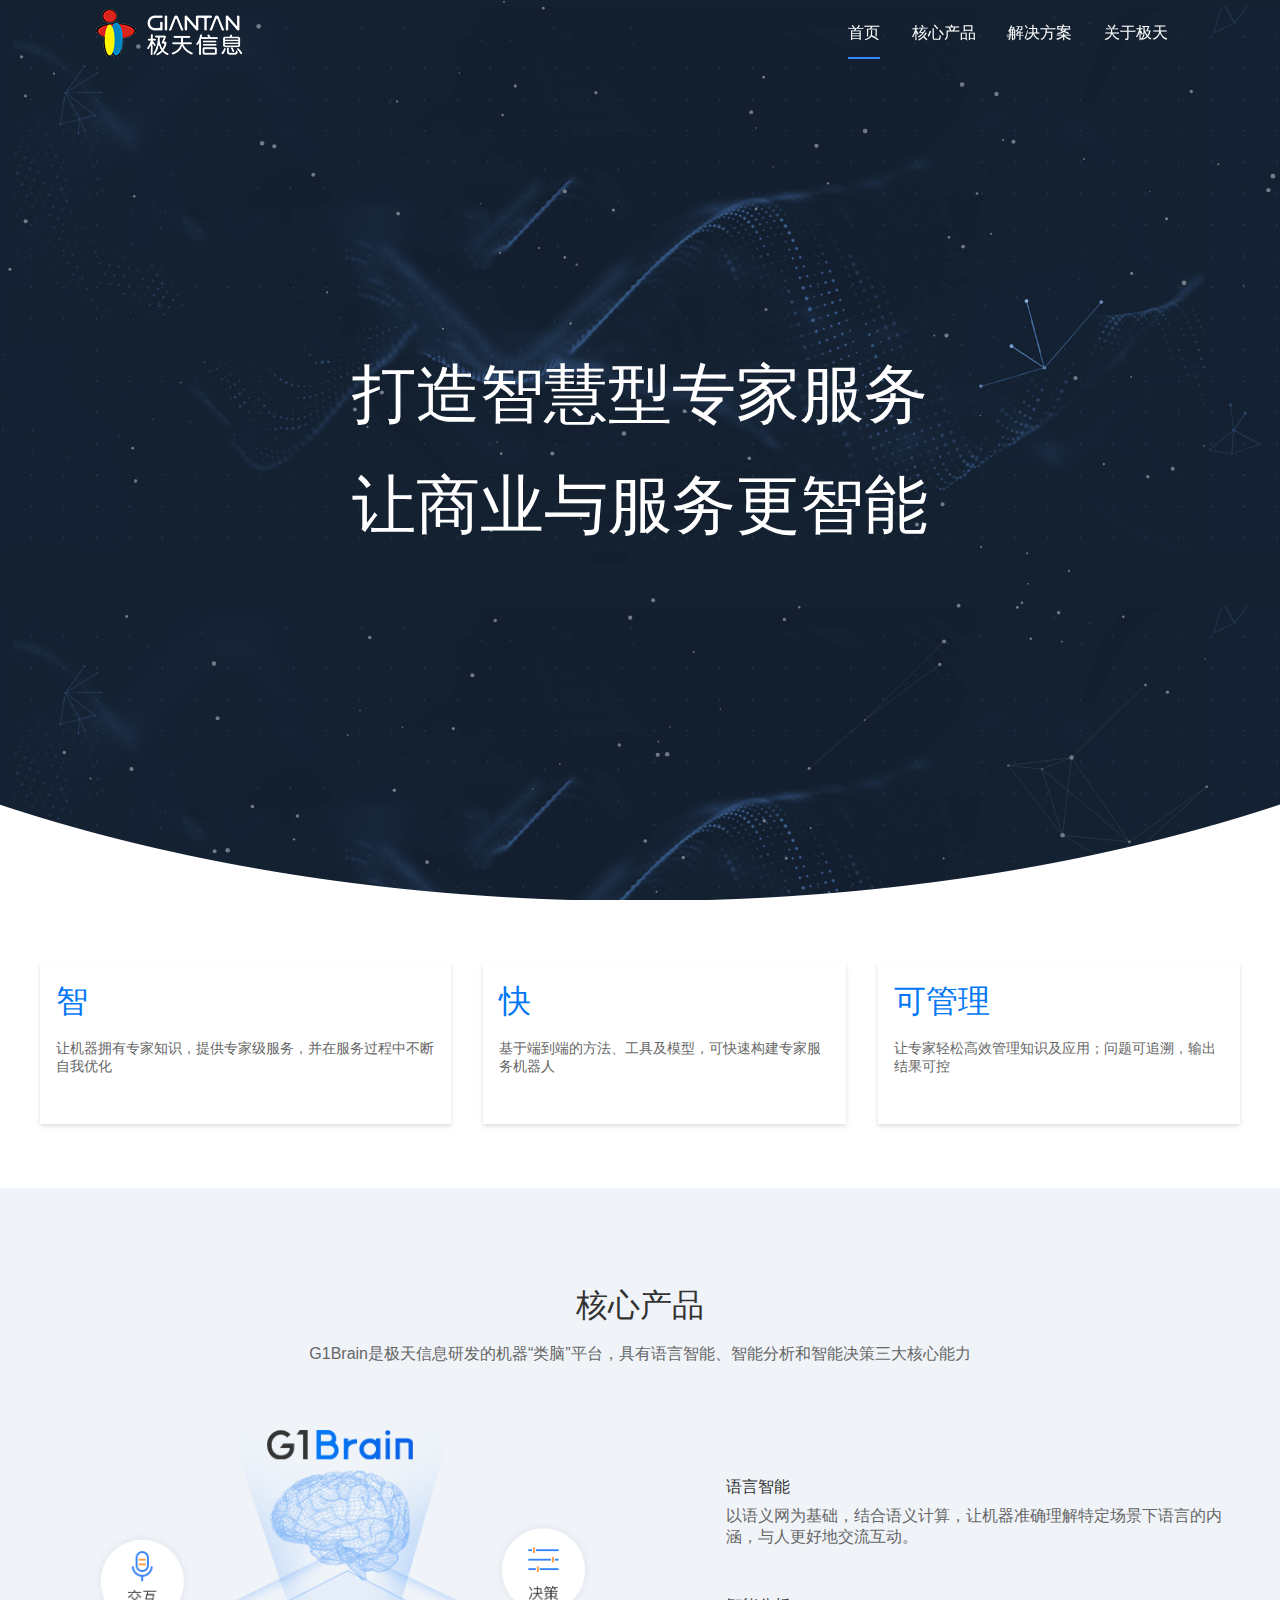
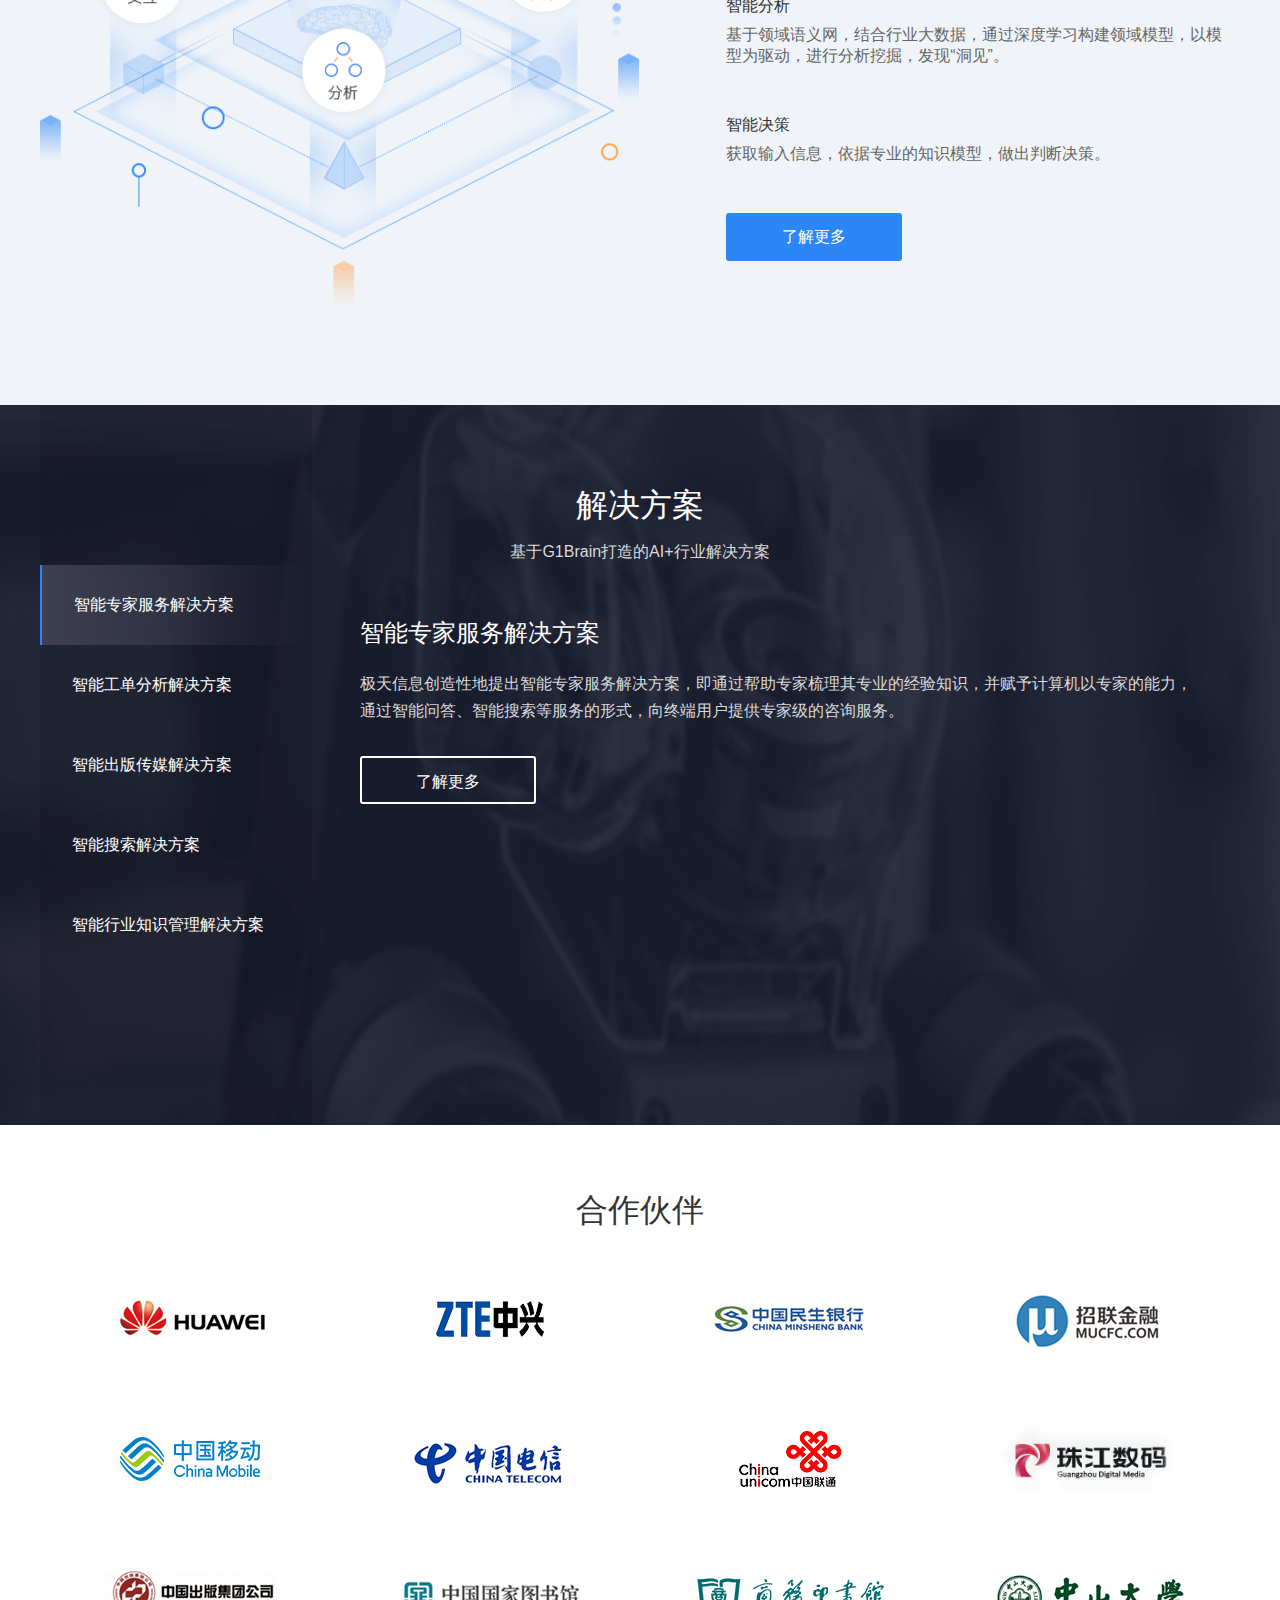
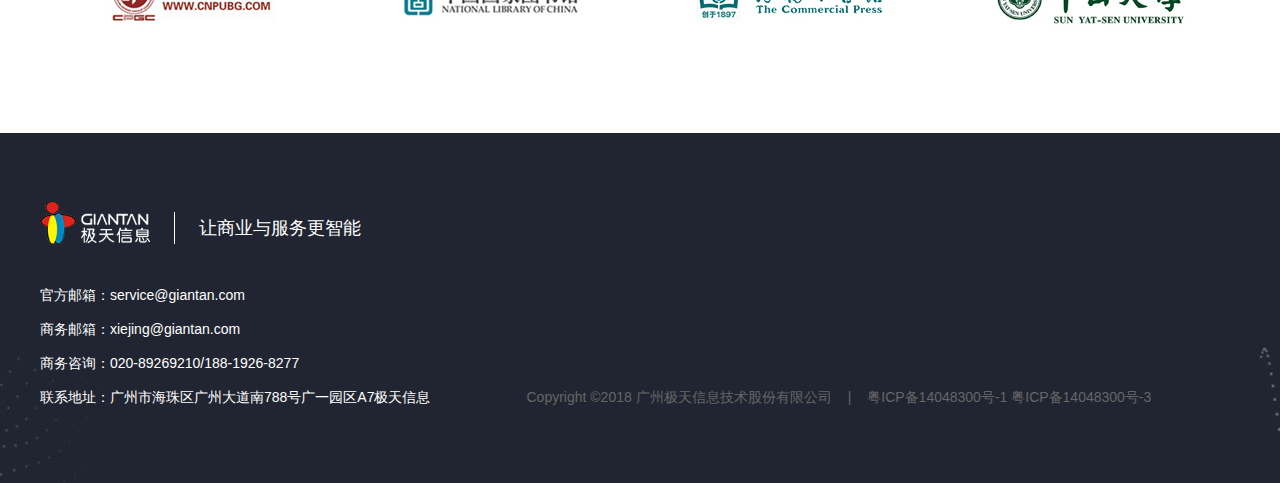
==== commit f133a332: "change bg add seo" ====
--- a/index.html
+++ b/index.html
@@ -6,6 +6,9 @@
     <meta http-equiv="X-UA-Compatible" content="IE=edge">
     <title>极天信息</title>
     <meta name="viewport" content="width=device-width, initial-scale=1">
+    <meta name="keywords" content="极天信息,语义网，智慧专家服务" />
+    <meta name="description" content="极天信息,语义网，智慧专家服务" />
+    <link rel="shortcut icon" type="image/png" href="./src/favicon.ico" />
     <link rel="stylesheet" type="text/css" media="screen" href="./styles/common/main.css" />
     <link rel="stylesheet" href="https://cdnjs.cloudflare.com/ajax/libs/animate.css/3.7.0/animate.min.css">
     <link rel="stylesheet" href="./styles/index.css">
--- a/styles/common/main.css
+++ b/styles/common/main.css
@@ -303,6 +303,10 @@
     text-align: center;
 }
 
+.commonBox .secondTitle {
+    margin-top: 5rem;
+}
+
 .commonBox .commonItem {
     display: flex;
     flex-wrap: wrap;
@@ -312,7 +316,7 @@
     width: 50%;
     display: flex;
     align-items: center;
-    margin-bottom: 4rem;
+    margin-bottom: 2rem;
 }
 
 .commonBox .commonItem .itemBlock .icon {
--- a/styles/index.css
+++ b/styles/index.css
@@ -126,7 +126,7 @@
     margin: 0;
     width: 2rem;
     padding-top: 1rem;
-    border-top: solid 2px #0378F5;
+    /* border-top: solid 2px #0378F5; */
 }
 
 .introList .introItem .three {
